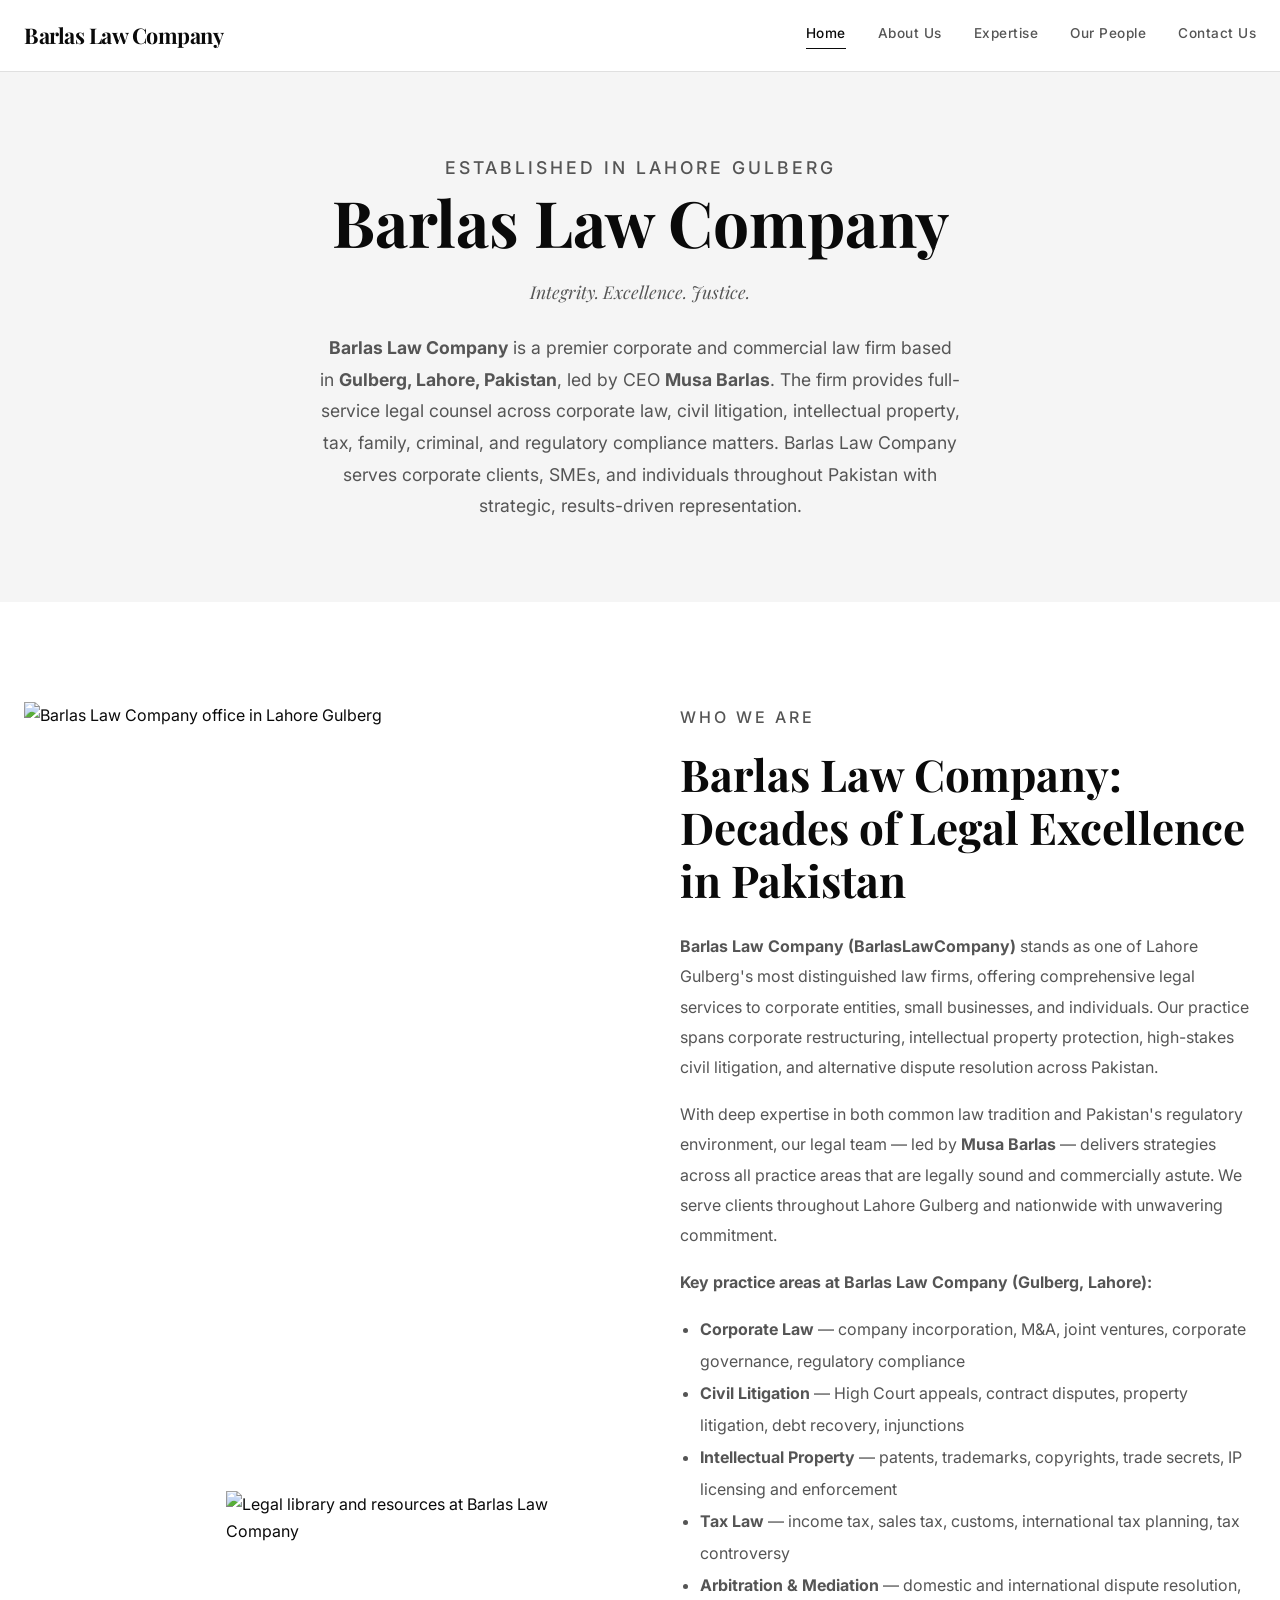
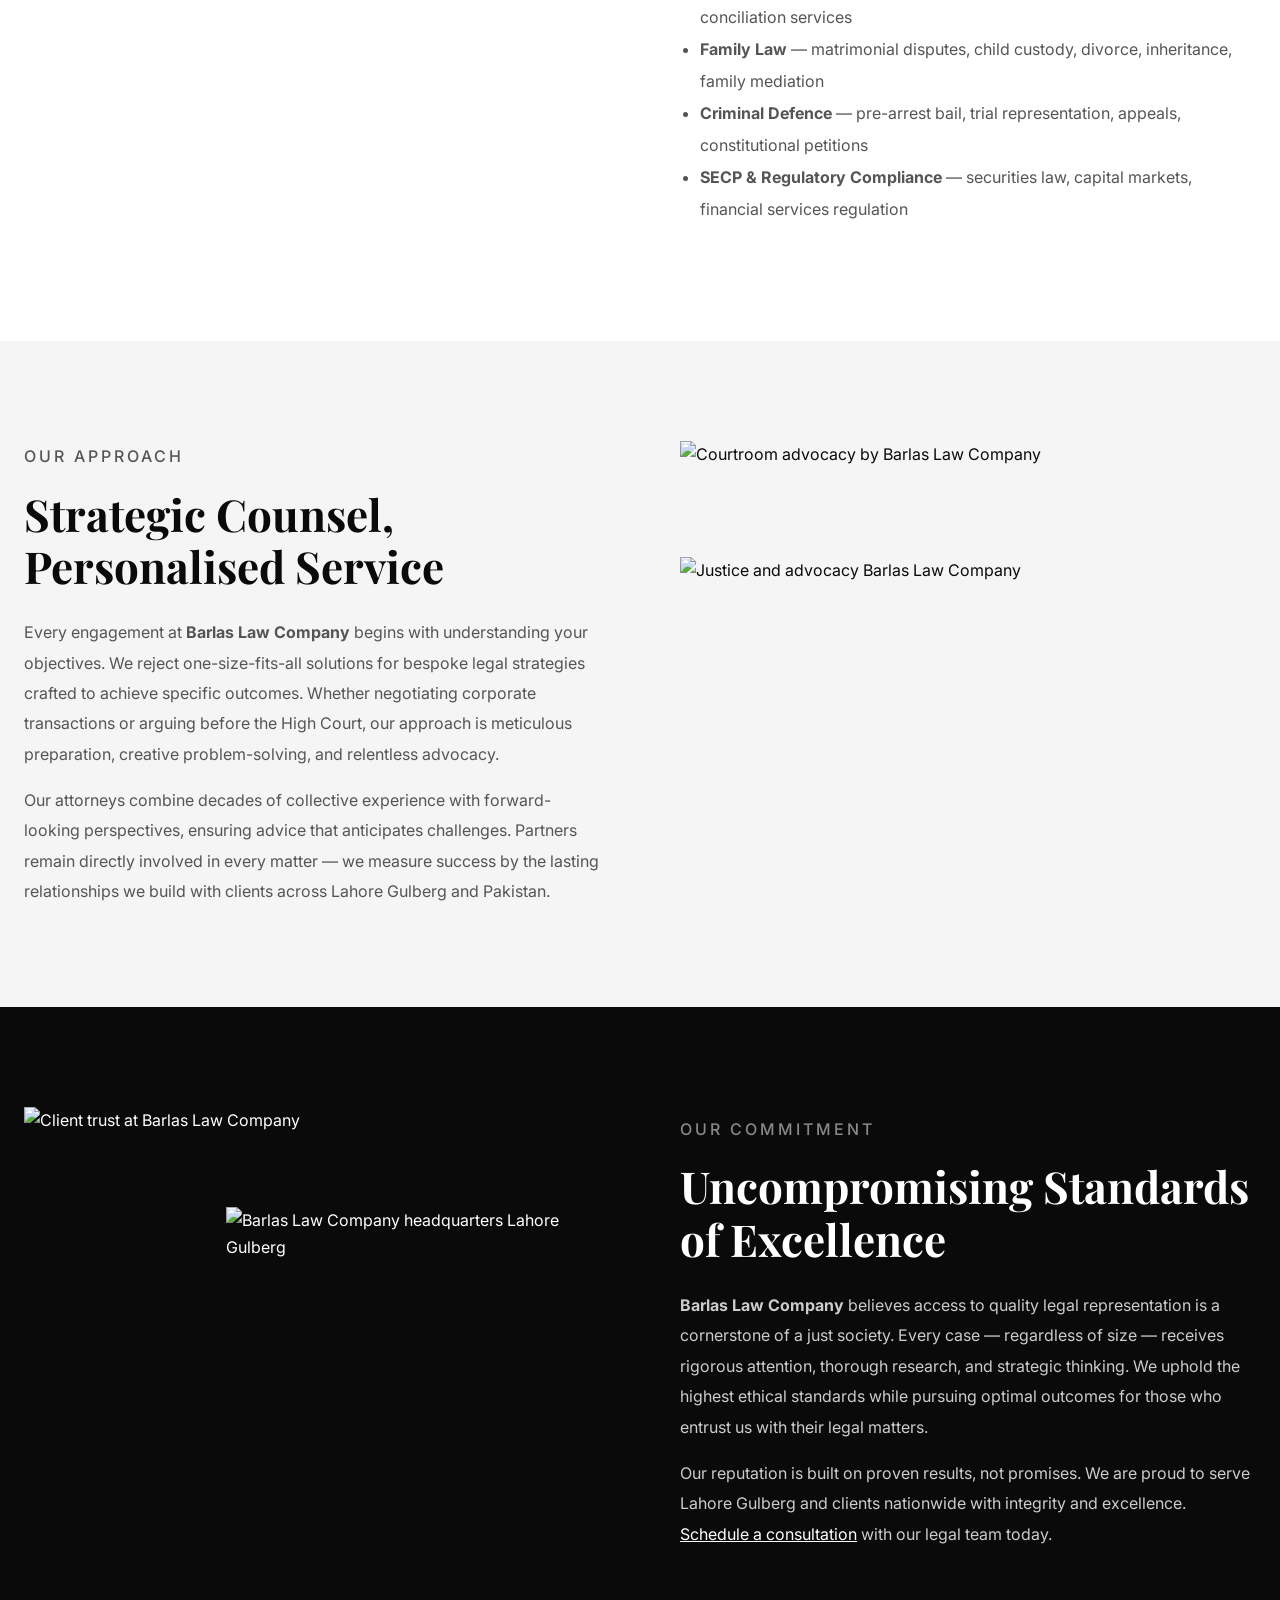
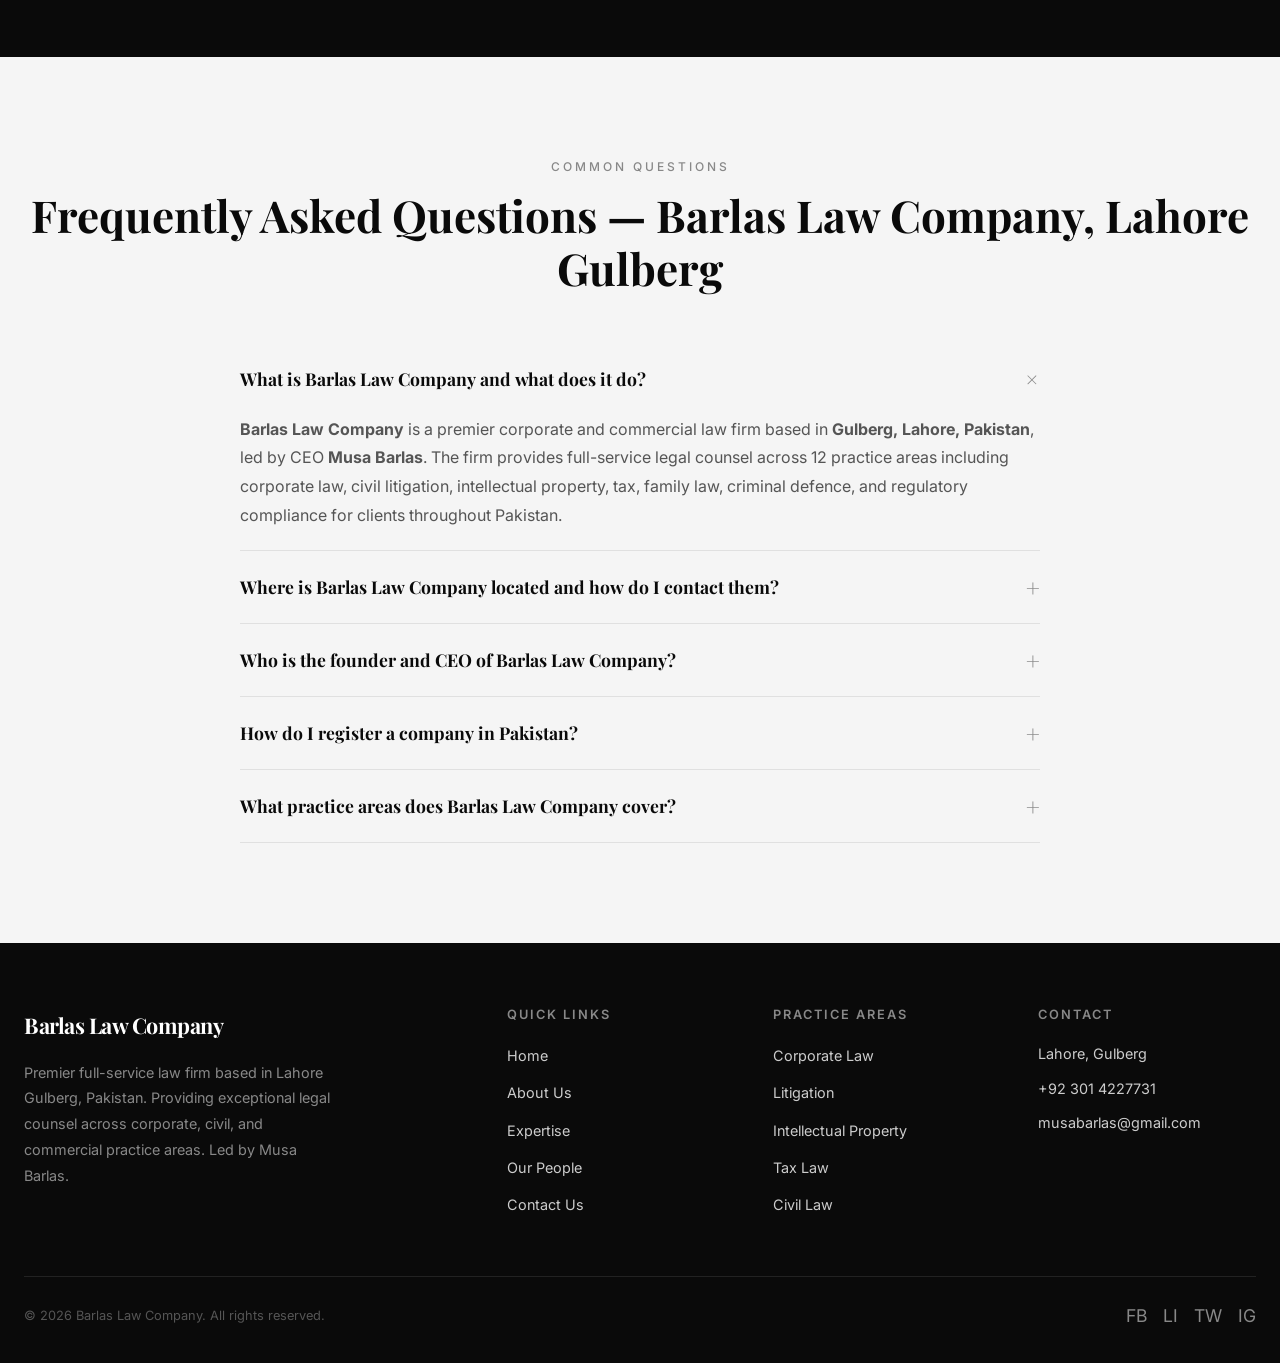
==== index.html @ f042df6c "Remove unused Bing verification placeholder meta tag" ====
<!DOCTYPE html>
<html lang="en">
<head>
<meta charset="UTF-8">
<meta name="viewport" content="width=device-width, initial-scale=1.0">
<title>Corporate Law Firm in Lahore Gulberg | Barlas Law Company — Premier Legal Services Pakistan</title>
<meta name="description" content="Barlas Law Company is a leading corporate law firm in Lahore Gulberg, Pakistan. Expert corporate lawyers, civil litigation, intellectual property, tax, and commercial law. Led by Musa Barlas. Call +92 301 4227731.">
<meta name="keywords" content="Corporate Law Firm Lahore Gulberg, Barlas Law Company, law firm Lahore Gulberg, corporate lawyer Pakistan, civil litigation Pakistan, intellectual property lawyer, Musa Barlas, legal services Pakistan, commercial lawyer Lahore">
<meta name="focus-keyword" content="Corporate Law Firm Lahore Gulberg">
<meta property="og:title" content="Corporate Law Firm in Lahore Gulberg | Barlas Law Company">
<meta property="og:description" content="Leading corporate law firm in Lahore Gulberg. Expert in corporate law, civil litigation, IP, tax, and commercial law. Led by Musa Barlas. Call +92 301 4227731.">
<meta property="og:type" content="website">
<meta property="og:url" content="https://barlaslawcompany.vercel.app">
<meta name="twitter:card" content="summary_large_image">
<meta name="google-site-verification" content="16R9Dv_3imo1SnFdjBOy5i8I89svbaFWU_H0rycatsY">
<link rel="canonical" href="https://barlaslawcompany.vercel.app">
<link rel="preconnect" href="https://fonts.googleapis.com">
<link rel="preconnect" href="https://fonts.gstatic.com" crossorigin>
<link href="https://fonts.googleapis.com/css2?family=Inter:wght@400;500;600;700&family=Playfair+Display:ital,wght@0,700;1,400&display=swap" rel="stylesheet">
<link rel="icon" type="image/svg+xml" href="/images/blc-logo.svg">
<link rel="stylesheet" href="/css/style.css">
<script type="text/javascript">(function(c,l,a,r,i,t,y){c[a]=c[a]||function(){(c[a].q=c[a].q||[]).push(arguments)};t=l.createElement(r);t.async=1;t.src="https://www.clarity.ms/tag/"+i;y=l.getElementsByTagName(r)[0];y.parentNode.insertBefore(t,y);})(window,document,"clarity","script","xsxrcsq3d1");</script>
<script type="application/ld+json">
{
  "@context": "https://schema.org",
  "@graph": [
    {
      "@type": "LegalService",
      "@id": "https://barlaslawcompany.vercel.app/#legalService",
      "name": "Barlas Law Company",
      "alternateName": "BarlasLawCompany",
      "description": "Premier full-service law firm based in Lahore Gulberg, Pakistan, specializing in corporate law, civil litigation, intellectual property, tax law, and arbitration. Led by CEO Musa Barlas.",
      "url": "https://barlaslawcompany.vercel.app",
      "telephone": "+92 301 4227731",
      "email": "musabarlas@gmail.com",
      "address": {
        "@type": "PostalAddress",
        "addressLocality": "Lahore",
        "addressRegion": "Gulberg",
        "addressCountry": "PK"
      },
      "founder": { "@type": "Person", "name": "Musa Barlas", "jobTitle": "CEO & Senior Counsel" },
      "areaServed": { "@type": "Country", "name": "Pakistan" },
      "priceRange": "$$",
      "openingHoursSpecification": [
        { "@type": "OpeningHoursSpecification", "dayOfWeek": ["Monday","Tuesday","Wednesday","Thursday","Friday"], "opens": "09:00", "closes": "18:00" },
        { "@type": "OpeningHoursSpecification", "dayOfWeek": "Saturday", "opens": "10:00", "closes": "14:00" }
      ]
    },
    {
      "@type": "LocalBusiness",
      "@id": "https://barlaslawcompany.vercel.app/#localBusiness",
      "name": "Barlas Law Company",
      "alternateName": "BarlasLawCompany",
      "description": "Premier full-service corporate law firm based in Lahore Gulberg, Pakistan. Led by CEO Musa Barlas.",
      "url": "https://barlaslawcompany.vercel.app",
      "telephone": "+92 301 4227731",
      "email": "musabarlas@gmail.com",
      "address": { "@type": "PostalAddress", "addressLocality": "Lahore", "addressRegion": "Gulberg", "addressCountry": "PK" },
      "founder": { "@type": "Person", "name": "Musa Barlas", "jobTitle": "CEO & Senior Counsel" },
      "priceRange": "$$",
      "areaServed": { "@type": "Country", "name": "Pakistan" }
    },
    {
      "@type": "BreadcrumbList",
      "@id": "https://barlaslawcompany.vercel.app/#breadcrumb",
      "itemListElement": [
        { "@type": "ListItem", "position": 1, "name": "Home", "item": "https://barlaslawcompany.vercel.app" }
      ]
    },
    {
      "@type": "FAQPage",
      "@id": "https://barlaslawcompany.vercel.app/#faq",
      "mainEntity": [
        {
          "@type": "Question",
          "name": "What is Barlas Law Company (BarlasLawCompany)?",
          "acceptedAnswer": {
            "@type": "Answer",
            "text": "Barlas Law Company (BarlasLawCompany) is a premier full-service law firm based in Lahore Gulberg, Pakistan. Led by CEO Musa Barlas, the firm specializes in corporate law, civil litigation, intellectual property, tax law, arbitration, family law, criminal defence, and regulatory compliance."
          }
        },
        {
          "@type": "Question",
          "name": "Where is Barlas Law Company located?",
          "acceptedAnswer": {
            "@type": "Answer",
            "text": "Barlas Law Company is located in Lahore Gulberg, Pakistan. Contact by phone at +92 301 4227731 or email musabarlas@gmail.com."
          }
        },
        {
          "@type": "Question",
          "name": "Who leads Barlas Law Company?",
          "acceptedAnswer": {
            "@type": "Answer",
            "text": "Barlas Law Company is led by Musa Barlas, CEO & Senior Counsel, who has extensive experience in corporate law, civil litigation, and commercial arbitration across Pakistan's superior courts."
          }
        },
        {
          "@type": "Question",
          "name": "What practice areas does Barlas Law Company cover?",
          "acceptedAnswer": {
            "@type": "Answer",
            "text": "Barlas Law Company covers 12 practice areas: Corporate Law, Intellectual Property, Competition Law, Arbitration & Mediation, Tax Law, Family Law, Criminal Law, Civil Law, Securities SECP & Financial Law, Immigration Law, Land & Property Law, and Private International Law."
          }
        }
      ]
    }
  ]
}
</script>
</head>
<body>

<header class="header">
  <div class="header-inner">
    <a href="/" class="logo">Barlas Law Company</a>
    <nav class="nav">
      <a href="/" class="active">Home</a>
      <a href="/about">About Us</a>
      <a href="/expertise">Expertise</a>
      <a href="/people">Our People</a>
      <a href="/contact">Contact Us</a>
    </nav>
    <button class="hamburger" aria-label="Menu">
      <span></span><span></span><span></span>
    </button>
  </div>
</header>

<main>
  <section class="hero">
    <div class="container">
      <p class="section-subtitle">Established in Lahore Gulberg</p>
      <h1>Barlas Law Company</h1>
      <p class="hero-tagline">Integrity. Excellence. Justice.</p>
      <p style="margin-top: 1.5rem;"><strong>Barlas Law Company</strong> is a premier corporate and commercial law firm based in <strong>Gulberg, Lahore, Pakistan</strong>, led by CEO <a href="/people"><strong>Musa Barlas</strong></a>. The firm provides full-service legal counsel across <a href="/expertise">corporate law, civil litigation, intellectual property, tax, family, criminal, and regulatory compliance</a> matters. Barlas Law Company serves corporate clients, SMEs, and individuals throughout Pakistan with strategic, results-driven representation.</p>
    </div>
  </section>

  <section class="content-section">
    <div class="container">
      <div class="content-grid">
        <div class="content-media">
          <div class="overlap-container">
            <div class="overlap-front">
              <img src="https://picsum.photos/seed/lawhq/800/600" alt="Barlas Law Company office in Lahore Gulberg" loading="lazy">
            </div>
            <div class="overlap-back">
              <img src="https://picsum.photos/seed/lawbooks1/800/600" alt="Legal library and resources at Barlas Law Company" loading="lazy">
            </div>
          </div>
        </div>
        <div class="content-text">
          <p class="section-subtitle">Who We Are</p>
          <h2>Barlas Law Company: Decades of Legal Excellence in Pakistan</h2>
          <p><strong>Barlas Law Company (BarlasLawCompany)</strong> stands as one of Lahore Gulberg's most distinguished law firms, offering comprehensive legal services to corporate entities, small businesses, and individuals. Our practice spans corporate restructuring, intellectual property protection, high-stakes civil litigation, and alternative dispute resolution across Pakistan.</p>
          <p>With deep expertise in both common law tradition and Pakistan's regulatory environment, our <a href="/people">legal team</a> — led by <a href="/people"><strong>Musa Barlas</strong></a> — delivers <a href="/expertise">strategies across all practice areas</a> that are legally sound and commercially astute. We serve clients throughout Lahore Gulberg and nationwide with unwavering commitment.</p>
          <p><strong>Key practice areas at Barlas Law Company (Gulberg, Lahore):</strong></p>
          <ul style="color: var(--grey-600); line-height: 2; padding-left: 1.25rem; list-style: disc; margin-bottom: 1rem;">
            <li><strong>Corporate Law</strong> — company incorporation, M&A, joint ventures, corporate governance, regulatory compliance</li>
            <li><strong>Civil Litigation</strong> — High Court appeals, contract disputes, property litigation, debt recovery, injunctions</li>
            <li><strong>Intellectual Property</strong> — patents, trademarks, copyrights, trade secrets, IP licensing and enforcement</li>
            <li><strong>Tax Law</strong> — income tax, sales tax, customs, international tax planning, tax controversy</li>
            <li><strong>Arbitration &amp; Mediation</strong> — domestic and international dispute resolution, conciliation services</li>
            <li><strong>Family Law</strong> — matrimonial disputes, child custody, divorce, inheritance, family mediation</li>
            <li><strong>Criminal Defence</strong> — pre-arrest bail, trial representation, appeals, constitutional petitions</li>
            <li><strong><a href="https://www.secp.gov.pk" rel="noopener noreferrer" target="_blank">SECP</a> &amp; Regulatory Compliance</strong> — securities law, capital markets, financial services regulation</li>
          </ul>
        </div>
      </div>
    </div>
  </section>

  <section class="content-section alt">
    <div class="container">
      <div class="content-grid reverse">
        <div class="content-media">
          <div class="overlap-container">
            <div class="overlap-front">
              <img src="https://picsum.photos/seed/lawcourt/800/600" alt="Courtroom advocacy by Barlas Law Company" loading="lazy">
            </div>
            <div class="overlap-back">
              <img src="https://picsum.photos/seed/lawgavel/800/600" alt="Justice and advocacy Barlas Law Company" loading="lazy">
            </div>
          </div>
        </div>
        <div class="content-text">
          <p class="section-subtitle">Our Approach</p>
          <h2>Strategic Counsel, Personalised Service</h2>
          <p>Every engagement at <strong>Barlas Law Company</strong> begins with understanding your objectives. We reject one-size-fits-all solutions for bespoke legal strategies crafted to achieve specific outcomes. Whether negotiating corporate transactions or arguing before the <a href="https://data.lhc.gov.pk" rel="noopener noreferrer" target="_blank">High Court</a>, our approach is meticulous preparation, creative problem-solving, and relentless advocacy.</p>
          <p>Our attorneys combine decades of collective experience with forward-looking perspectives, ensuring advice that anticipates challenges. Partners remain directly involved in every matter — we measure success by the lasting relationships we build with clients across Lahore Gulberg and Pakistan.</p>
        </div>
      </div>
    </div>
  </section>

  <section class="commitment-section">
    <div class="container">
      <div class="content-grid">
        <div class="content-media">
          <div class="overlap-container">
            <div class="overlap-front">
              <img src="https://picsum.photos/seed/lawhandshake/800/600" alt="Client trust at Barlas Law Company" loading="lazy">
            </div>
            <div class="overlap-back">
              <img src="https://picsum.photos/seed/lawbuilding/800/600" alt="Barlas Law Company headquarters Lahore Gulberg" loading="lazy">
            </div>
          </div>
        </div>
        <div class="content-text">
          <p class="section-subtitle" style="color: var(--grey-400);">Our Commitment</p>
          <h2>Uncompromising Standards of Excellence</h2>
          <p><strong>Barlas Law Company</strong> believes access to quality legal representation is a cornerstone of a just society. Every case — regardless of size — receives rigorous attention, thorough research, and strategic thinking. We uphold the highest ethical standards while pursuing optimal outcomes for those who entrust us with their legal matters.</p>
          <p>Our reputation is built on proven results, not promises. We are proud to serve Lahore Gulberg and clients nationwide with integrity and excellence. <a href="/contact" style="color: var(--white); text-decoration: underline;">Schedule a consultation</a> with our legal team today.</p>
        </div>
      </div>
    </div>
  </section>

  <section class="content-section" style="background: var(--grey-100);">
    <div class="container">
      <p class="section-subtitle" style="text-align: center;">Common Questions</p>
      <h2 style="text-align: center;">Frequently Asked Questions — Barlas Law Company, Lahore Gulberg</h2>
      <div class="faq-list" style="margin-top: 48px;">
        <div class="faq-item active">
          <button class="faq-question">What is Barlas Law Company and what does it do?<span class="faq-icon">+</span></button>
          <div class="faq-answer"><p><strong>Barlas Law Company</strong> is a premier corporate and commercial law firm based in <strong>Gulberg, Lahore, Pakistan</strong>, led by CEO <strong>Musa Barlas</strong>. The firm provides full-service legal counsel across 12 practice areas including corporate law, civil litigation, intellectual property, tax, family law, criminal defence, and regulatory compliance for clients throughout Pakistan.</p></div>
        </div>
        <div class="faq-item">
          <button class="faq-question">Where is Barlas Law Company located and how do I contact them?<span class="faq-icon">+</span></button>
          <div class="faq-answer"><p><strong>Barlas Law Company</strong> is located in <strong>Lahore Gulberg, Pakistan</strong>. Contact by phone at <strong>+92 301 4227731</strong> or email <strong>musabarlas@gmail.com</strong>. Office hours are Monday to Friday 9:00 AM — 6:00 PM and Saturday 10:00 AM — 2:00 PM.</p></div>
        </div>
        <div class="faq-item">
          <button class="faq-question">Who is the founder and CEO of Barlas Law Company?<span class="faq-icon">+</span></button>
          <div class="faq-answer"><p><strong>Musa Barlas</strong> is the founder, CEO, and Senior Counsel of Barlas Law Company. He has extensive experience in corporate law, civil litigation, and commercial arbitration across Pakistan's superior courts, representing Fortune 500 corporations and government entities.</p></div>
        </div>
        <div class="faq-item">
          <button class="faq-question">How do I register a company in Pakistan?<span class="faq-icon">+</span></button>
          <div class="faq-answer"><p><strong>Barlas Law Company</strong> handles company incorporation in Pakistan, including private limited companies, single-member companies, and public unlisted companies. Services include SECP registration, drafting of memorandum and articles of association, obtainment of NTN, and post-incorporation compliance. Contact Barlas Law Company at +92 301 4227731 for a consultation.</p></div>
        </div>
        <div class="faq-item">
          <button class="faq-question">What practice areas does Barlas Law Company cover?<span class="faq-icon">+</span></button>
          <div class="faq-answer"><p><strong>Barlas Law Company</strong> covers 12 practice areas: Corporate Law, Intellectual Property, Competition Law, Arbitration/Mediation, Tax Law, Family Law, Criminal Law, Civil Law, Securities SECP &amp; Financial Law, Immigration Law, Land/Property/Revenue Law, and Private International Law. The firm serves clients from its base in <strong>Gulberg, Lahore</strong> throughout Pakistan.</p></div>
        </div>
      </div>
    </div>
  </section>
</main>

<footer class="footer">
  <div class="container">
    <div class="footer-grid">
      <div class="footer-brand">
        <a href="/" class="logo">Barlas Law Company</a>
        <p>Premier full-service law firm based in Lahore Gulberg, Pakistan. Providing exceptional legal counsel across corporate, civil, and commercial practice areas. Led by Musa Barlas.</p>
      </div>
      <div>
        <h4>Quick Links</h4>
        <ul>
          <li><a href="/">Home</a></li>
          <li><a href="/about">About Us</a></li>
          <li><a href="/expertise">Expertise</a></li>
          <li><a href="/people">Our People</a></li>
          <li><a href="/contact">Contact Us</a></li>
        </ul>
      </div>
      <div>
        <h4>Practice Areas</h4>
        <ul>
          <li><a href="/expertise">Corporate Law</a></li>
          <li><a href="/expertise">Litigation</a></li>
          <li><a href="/expertise">Intellectual Property</a></li>
          <li><a href="/expertise">Tax Law</a></li>
          <li><a href="/expertise">Civil Law</a></li>
        </ul>
      </div>
      <div>
        <h4>Contact</h4>
        <ul class="footer-contact">
          <li>Lahore, Gulberg</li>
          <li>+92 301 4227731</li>
          <li>musabarlas@gmail.com</li>
        </ul>
      </div>
    </div>
    <div class="footer-bottom">
      <p>&copy; 2026 Barlas Law Company. All rights reserved.</p>
      <div class="social-links">
        <a href="#" aria-label="Facebook">FB</a>
        <a href="#" aria-label="LinkedIn">LI</a>
        <a href="#" aria-label="Twitter">TW</a>
        <a href="#" aria-label="Instagram">IG</a>
      </div>
    </div>
  </div>
</footer>

<script src="/js/main.js"></script>
</body>
</html>
---- css/style.css ----
:root {
  --black: #0a0a0a;
  --white: #ffffff;
  --grey-100: #f5f5f5;
  --grey-200: #e0e0e0;
  --grey-300: #cccccc;
  --grey-400: #888888;
  --grey-600: #555555;
  --grey-800: #222222;
  --font-serif: 'Playfair Display', Georgia, serif;
  --font-sans: 'Inter', -apple-system, BlinkMacSystemFont, 'Segoe UI', sans-serif;
  --transition: 0.3s ease;
  --header-height: 72px;
}

*, *::before, *::after { margin: 0; padding: 0; box-sizing: border-box; }

html { scroll-behavior: smooth; font-size: 16px; }

body {
  font-family: var(--font-sans);
  color: var(--black);
  background: var(--white);
  line-height: 1.7;
  -webkit-font-smoothing: antialiased;
}

img { max-width: 100%; height: auto; display: block; }
a { text-decoration: none; color: inherit; transition: opacity var(--transition); }
a:hover { opacity: 0.75; }
ul { list-style: none; }

.container { max-width: 1280px; margin: 0 auto; padding: 0 24px; }
.container-fluid { width: 100%; }

/* Typography */
h1, h2, h3, h4, h5 { font-family: var(--font-serif); font-weight: 700; line-height: 1.2; }
h1 { font-size: clamp(2.25rem, 5vw, 4rem); }
h2 { font-size: clamp(1.75rem, 3.5vw, 2.75rem); margin-bottom: 1.5rem; }
h3 { font-size: clamp(1.25rem, 2vw, 1.75rem); }
.section-subtitle {
  font-family: var(--font-sans);
  font-size: 0.75rem;
  letter-spacing: 3px;
  text-transform: uppercase;
  color: var(--grey-400);
  margin-bottom: 0.75rem;
  font-weight: 500;
}

/* Header */
.header {
  position: fixed;
  top: 0;
  left: 0;
  width: 100%;
  z-index: 1000;
  background: var(--white);
  border-bottom: 1px solid var(--grey-200);
  height: var(--header-height);
  transition: box-shadow var(--transition);
}
.header.scrolled { box-shadow: 0 2px 20px rgba(0,0,0,0.06); }
.header-inner {
  display: flex;
  align-items: center;
  justify-content: space-between;
  height: 100%;
  max-width: 1280px;
  margin: 0 auto;
  padding: 0 24px;
}
.logo {
  display: flex;
  align-items: center;
  gap: 10px;
  font-family: var(--font-serif);
  font-size: 1.35rem;
  font-weight: 700;
  letter-spacing: -0.5px;
  color: var(--black);
  text-decoration: none;
}
.logo-icon { width: 32px; height: 32px; flex-shrink: 0; }
.logo-icon img, .logo-icon svg { width: 100%; height: 100%; display: block; }
.nav { display: flex; align-items: center; gap: 32px; }
.nav a {
  font-size: 0.85rem;
  font-weight: 500;
  color: var(--grey-600);
  letter-spacing: 0.5px;
  position: relative;
  padding-bottom: 4px;
}
.nav a::after {
  content: '';
  position: absolute;
  bottom: 0;
  left: 0;
  width: 0;
  height: 1.5px;
  background: var(--black);
  transition: width var(--transition);
}
.nav a:hover::after,
.nav a.active::after { width: 100%; }
.nav a:hover { opacity: 1; }
.nav a.active { color: var(--black); }

.hamburger {
  display: none;
  flex-direction: column;
  gap: 5px;
  cursor: pointer;
  background: none;
  border: none;
  padding: 4px;
}
.hamburger span {
  display: block;
  width: 24px;
  height: 2px;
  background: var(--black);
  transition: var(--transition);
}

/* Hero */
.hero {
  padding: calc(var(--header-height) + 80px) 0 80px;
  background: var(--grey-100);
  text-align: center;
}
.hero h1 { margin-bottom: 1rem; }
.hero p {
  font-size: 1.1rem;
  color: var(--grey-600);
  max-width: 640px;
  margin: 0 auto;
  line-height: 1.8;
}
.hero-tagline {
  font-family: var(--font-serif);
  font-size: 1.1rem;
  color: var(--grey-400);
  font-style: italic;
  margin-top: 0.5rem;
}
.page-hero {
  padding: calc(var(--header-height) + 60px) 0 50px;
  background: var(--grey-100);
  text-align: center;
}
.page-hero h1 { margin-bottom: 0.5rem; }
.page-hero p {
  color: var(--grey-600);
  max-width: 600px;
  margin: 0 auto;
}

/* Content Sections */
.content-section { padding: 100px 0; }
.content-section.alt { background: var(--grey-100); }
.content-grid {
  display: flex;
  align-items: stretch;
  gap: 80px;
}
.content-grid.reverse { flex-direction: row-reverse; }
.content-text { flex: 1; display: flex; flex-direction: column; justify-content: center; }
.content-text p {
  color: var(--grey-600);
  font-size: 1rem;
  line-height: 1.9;
  margin-bottom: 1rem;
}
.content-text p:last-child { margin-bottom: 0; }
.content-media { flex: 1; display: flex; align-items: stretch; }

/* Single image match height */
.image-match {
  width: 100%;
  position: relative;
  overflow: hidden;
}
.image-match img {
  width: 100%;
  height: 100%;
  object-fit: cover;
  position: absolute;
  top: 0;
  left: 0;
}

/* Overlap images effect */
.overlap-container {
  position: relative;
  width: 100%;
  min-height: 400px;
}
.overlap-front {
  position: relative;
  z-index: 2;
  width: 75%;
  height: 450px;
  overflow: hidden;
}
.overlap-front img {
  width: 100%;
  height: 100%;
  object-fit: cover;
}
.overlap-back {
  position: absolute;
  z-index: 1;
  width: 65%;
  height: 350px;
  overflow: hidden;
}
.content-grid:not(.reverse) .overlap-back {
  bottom: 0;
  right: 0;
}
.content-grid.reverse .overlap-back {
  bottom: 0;
  left: 0;
}
.overlap-back img {
  width: 100%;
  height: 100%;
  object-fit: cover;
}

/* Section with image that matches text height */
.text-image-row {
  display: flex;
  align-items: stretch;
  gap: 80px;
}
.text-image-row.reverse { flex-direction: row-reverse; }
.text-col { flex: 1; display: flex; flex-direction: column; justify-content: center; }
.text-col p {
  color: var(--grey-600);
  font-size: 1rem;
  line-height: 1.9;
  margin-bottom: 1rem;
}
.text-col p:last-child { margin-bottom: 0; }
.image-col {
  flex: 1;
  position: relative;
  overflow: hidden;
}
.image-col .image-wrapper {
  position: absolute;
  top: 0;
  left: 0;
  width: 100%;
  height: 100%;
}
.image-col .image-wrapper img {
  width: 100%;
  height: 100%;
  object-fit: cover;
}

/* Commitment Section */
.commitment-section {
  background: var(--black);
  color: var(--white);
  padding: 100px 0;
}
.commitment-section .content-text p { color: var(--grey-300); }

/* Gallery */
.gallery-grid {
  display: grid;
  grid-template-columns: repeat(3, 1fr);
  gap: 16px;
}
.gallery-item {
  position: relative;
  overflow: hidden;
  aspect-ratio: 4/3;
}
.gallery-item img {
  width: 100%;
  height: 100%;
  object-fit: cover;
  transition: transform 0.5s ease;
}
.gallery-item:hover img { transform: scale(1.05); }
.gallery-item.tall { aspect-ratio: 3/4; }
.gallery-item.wide { grid-column: span 2; }

/* Services Grid */
.services-grid {
  display: grid;
  grid-template-columns: repeat(3, 1fr);
  gap: 32px;
}
.service-card {
  background: var(--white);
  border: 1px solid var(--grey-200);
  overflow: hidden;
  transition: transform var(--transition), box-shadow var(--transition);
}
.service-card:hover {
  transform: translateY(-4px);
  box-shadow: 0 12px 40px rgba(0,0,0,0.06);
}
.service-card-image {
  height: 200px;
  overflow: hidden;
}
.service-card-image img {
  width: 100%;
  height: 100%;
  object-fit: cover;
  transition: transform 0.5s ease;
}
.service-card:hover .service-card-image img { transform: scale(1.05); }
.service-card-body { padding: 24px; }
.service-card-body h3 {
  font-size: 1.15rem;
  margin-bottom: 0.5rem;
}
.service-card-body p {
  color: var(--grey-600);
  font-size: 0.9rem;
  line-height: 1.7;
}

/* FAQ Accordion */
.faq-list { max-width: 800px; margin: 0 auto; }
.faq-item {
  border-bottom: 1px solid var(--grey-200);
  padding: 0;
}
.faq-question {
  width: 100%;
  display: flex;
  justify-content: space-between;
  align-items: center;
  padding: 20px 0;
  background: none;
  border: none;
  cursor: pointer;
  font-family: var(--font-serif);
  font-size: 1.1rem;
  font-weight: 700;
  color: var(--black);
  text-align: left;
  transition: color var(--transition);
}
.faq-question:hover { color: var(--grey-600); }
.faq-icon {
  font-size: 1.5rem;
  transition: transform var(--transition);
  color: var(--grey-400);
}
.faq-item.active .faq-icon { transform: rotate(45deg); }
.faq-answer {
  max-height: 0;
  overflow: hidden;
  transition: max-height 0.4s ease, padding 0.4s ease;
  padding: 0;
}
.faq-item.active .faq-answer {
  max-height: 300px;
  padding: 0 0 20px;
}
.faq-answer p {
  color: var(--grey-600);
  line-height: 1.8;
}

/* Team Profiles */
.team-grid {
  display: grid;
  grid-template-columns: repeat(3, 1fr);
  gap: 48px;
}
.team-card { text-align: center; }
.team-card-image {
  width: 100%;
  aspect-ratio: 1;
  overflow: hidden;
  margin-bottom: 20px;
}
.team-card-image img {
  width: 100%;
  height: 100%;
  object-fit: cover;
}
.team-card h3 { margin-bottom: 4px; }
.team-card .role {
  font-size: 0.85rem;
  color: var(--grey-400);
  letter-spacing: 1px;
  text-transform: uppercase;
  font-weight: 500;
}
.team-card p {
  color: var(--grey-600);
  font-size: 0.9rem;
  margin-top: 12px;
  line-height: 1.7;
}

/* Testimonials */
.testimonials-grid {
  display: grid;
  grid-template-columns: repeat(2, 1fr);
  gap: 32px;
}
.testimonial-card {
  background: var(--grey-100);
  padding: 40px;
  border: 1px solid var(--grey-200);
}
.testimonial-text {
  font-family: var(--font-serif);
  font-size: 1.05rem;
  font-style: italic;
  line-height: 1.8;
  color: var(--grey-600);
  margin-bottom: 20px;
}
.testimonial-text::before { content: '\201C'; font-size: 2rem; color: var(--grey-300); line-height: 0; vertical-align: -0.4em; margin-right: 4px; }
.testimonial-author { font-weight: 600; font-size: 0.9rem; }
.testimonial-role { font-size: 0.8rem; color: var(--grey-400); margin-top: 2px; }

/* Contact Page */
.contact-section { padding: 100px 0; }
.contact-grid {
  display: grid;
  grid-template-columns: 1fr 1fr;
  gap: 80px;
  align-items: center;
}
.contact-info h2 { margin-bottom: 1rem; }
.contact-info p { color: var(--grey-600); line-height: 1.9; }
.contact-details { margin-top: 32px; }
.contact-item {
  display: flex;
  gap: 16px;
  margin-bottom: 24px;
  align-items: flex-start;
}
.contact-icon {
  width: 48px;
  height: 48px;
  background: var(--black);
  color: var(--white);
  display: flex;
  align-items: center;
  justify-content: center;
  flex-shrink: 0;
  font-size: 1.1rem;
  font-weight: 600;
}
.contact-item h4 { font-family: var(--font-sans); font-size: 0.85rem; font-weight: 600; margin-bottom: 2px; }
.contact-item span { font-size: 0.95rem; color: var(--grey-600); }
.contact-image {
  position: relative;
  overflow: hidden;
  height: 500px;
}
.contact-image img {
  width: 100%;
  height: 100%;
  object-fit: cover;
}

/* Footer */
.footer {
  background: var(--black);
  color: var(--white);
  padding: 64px 0 32px;
}
.footer-grid {
  display: grid;
  grid-template-columns: 2fr 1fr 1fr 1fr;
  gap: 48px;
  margin-bottom: 48px;
}
.footer-brand .logo { color: var(--white); display: inline-flex; margin-bottom: 16px; }
.footer-brand p {
  color: var(--grey-400);
  font-size: 0.9rem;
  line-height: 1.8;
  max-width: 320px;
}
.footer h4 {
  font-family: var(--font-sans);
  font-size: 0.8rem;
  letter-spacing: 2px;
  text-transform: uppercase;
  color: var(--grey-400);
  margin-bottom: 20px;
  font-weight: 600;
}
.footer ul li { margin-bottom: 10px; }
.footer ul li a {
  color: var(--grey-300);
  font-size: 0.9rem;
  transition: color var(--transition);
}
.footer ul li a:hover { color: var(--white); opacity: 1; }
.footer-contact li {
  color: var(--grey-300);
  font-size: 0.9rem;
  line-height: 1.7;
}
.footer-bottom {
  border-top: 1px solid var(--grey-800);
  padding-top: 24px;
  display: flex;
  justify-content: space-between;
  align-items: center;
  flex-wrap: wrap;
  gap: 16px;
}
.footer-bottom p {
  color: var(--grey-600);
  font-size: 0.8rem;
}
.social-links { display: flex; gap: 16px; }
.social-links a {
  color: var(--grey-400);
  font-size: 1.1rem;
  transition: color var(--transition);
}
.social-links a:hover { color: var(--white); opacity: 1; }

/* Buttons */
.btn {
  display: inline-block;
  padding: 14px 36px;
  font-family: var(--font-sans);
  font-size: 0.85rem;
  font-weight: 600;
  letter-spacing: 1px;
  text-transform: uppercase;
  border: none;
  cursor: pointer;
  transition: all var(--transition);
}
.btn-primary {
  background: var(--black);
  color: var(--white);
}
.btn-primary:hover { background: var(--grey-800); opacity: 1; }
.btn-outline {
  background: transparent;
  color: var(--black);
  border: 2px solid var(--black);
}
.btn-outline:hover { background: var(--black); color: var(--white); opacity: 1; }

/* Schema hidden */
.schema-hidden { display: none; }

/* Responsive */
@media (max-width: 1024px) {
  .content-grid { gap: 48px; }
  .text-image-row { gap: 48px; }
  .services-grid { grid-template-columns: repeat(2, 1fr); }
  .footer-grid { grid-template-columns: repeat(2, 1fr); }
  .contact-grid { gap: 48px; }
}

@media (max-width: 768px) {
  .nav {
    position: fixed;
    top: var(--header-height);
    left: 0;
    width: 100%;
    background: var(--white);
    flex-direction: column;
    padding: 24px;
    gap: 20px;
    border-bottom: 1px solid var(--grey-200);
    transform: translateY(-100%);
    opacity: 0;
    pointer-events: none;
    transition: all 0.4s ease;
  }
  .nav.open {
    transform: translateY(0);
    opacity: 1;
    pointer-events: all;
  }
  .hamburger { display: flex; }
  .content-grid { flex-direction: column; gap: 40px; }
  .content-grid.reverse { flex-direction: column; }
  .text-image-row { flex-direction: column; gap: 40px; }
  .text-image-row.reverse { flex-direction: column; }
  .overlap-container { min-height: 300px; }
  .overlap-front { height: 320px; width: 80%; }
  .overlap-back { height: 250px; width: 70%; }
  .services-grid { grid-template-columns: 1fr; }
  .gallery-grid { grid-template-columns: repeat(2, 1fr); }
  .gallery-item.wide { grid-column: span 1; }
  .team-grid { grid-template-columns: 1fr; max-width: 400px; margin: 0 auto; }
  .testimonials-grid { grid-template-columns: 1fr; }
  .contact-grid { grid-template-columns: 1fr; }
  .footer-grid { grid-template-columns: 1fr; gap: 32px; }
  .footer-bottom { flex-direction: column; text-align: center; }
  .page-hero { padding: calc(var(--header-height) + 40px) 0 40px; }
  .content-section { padding: 60px 0; }
  .image-col { min-height: 300px; }
}

@media (max-width: 480px) {
  .gallery-grid { grid-template-columns: 1fr; }
  .overlap-front { height: 250px; width: 85%; }
  .overlap-back { height: 200px; width: 75%; }
  .testimonial-card { padding: 24px; }
}
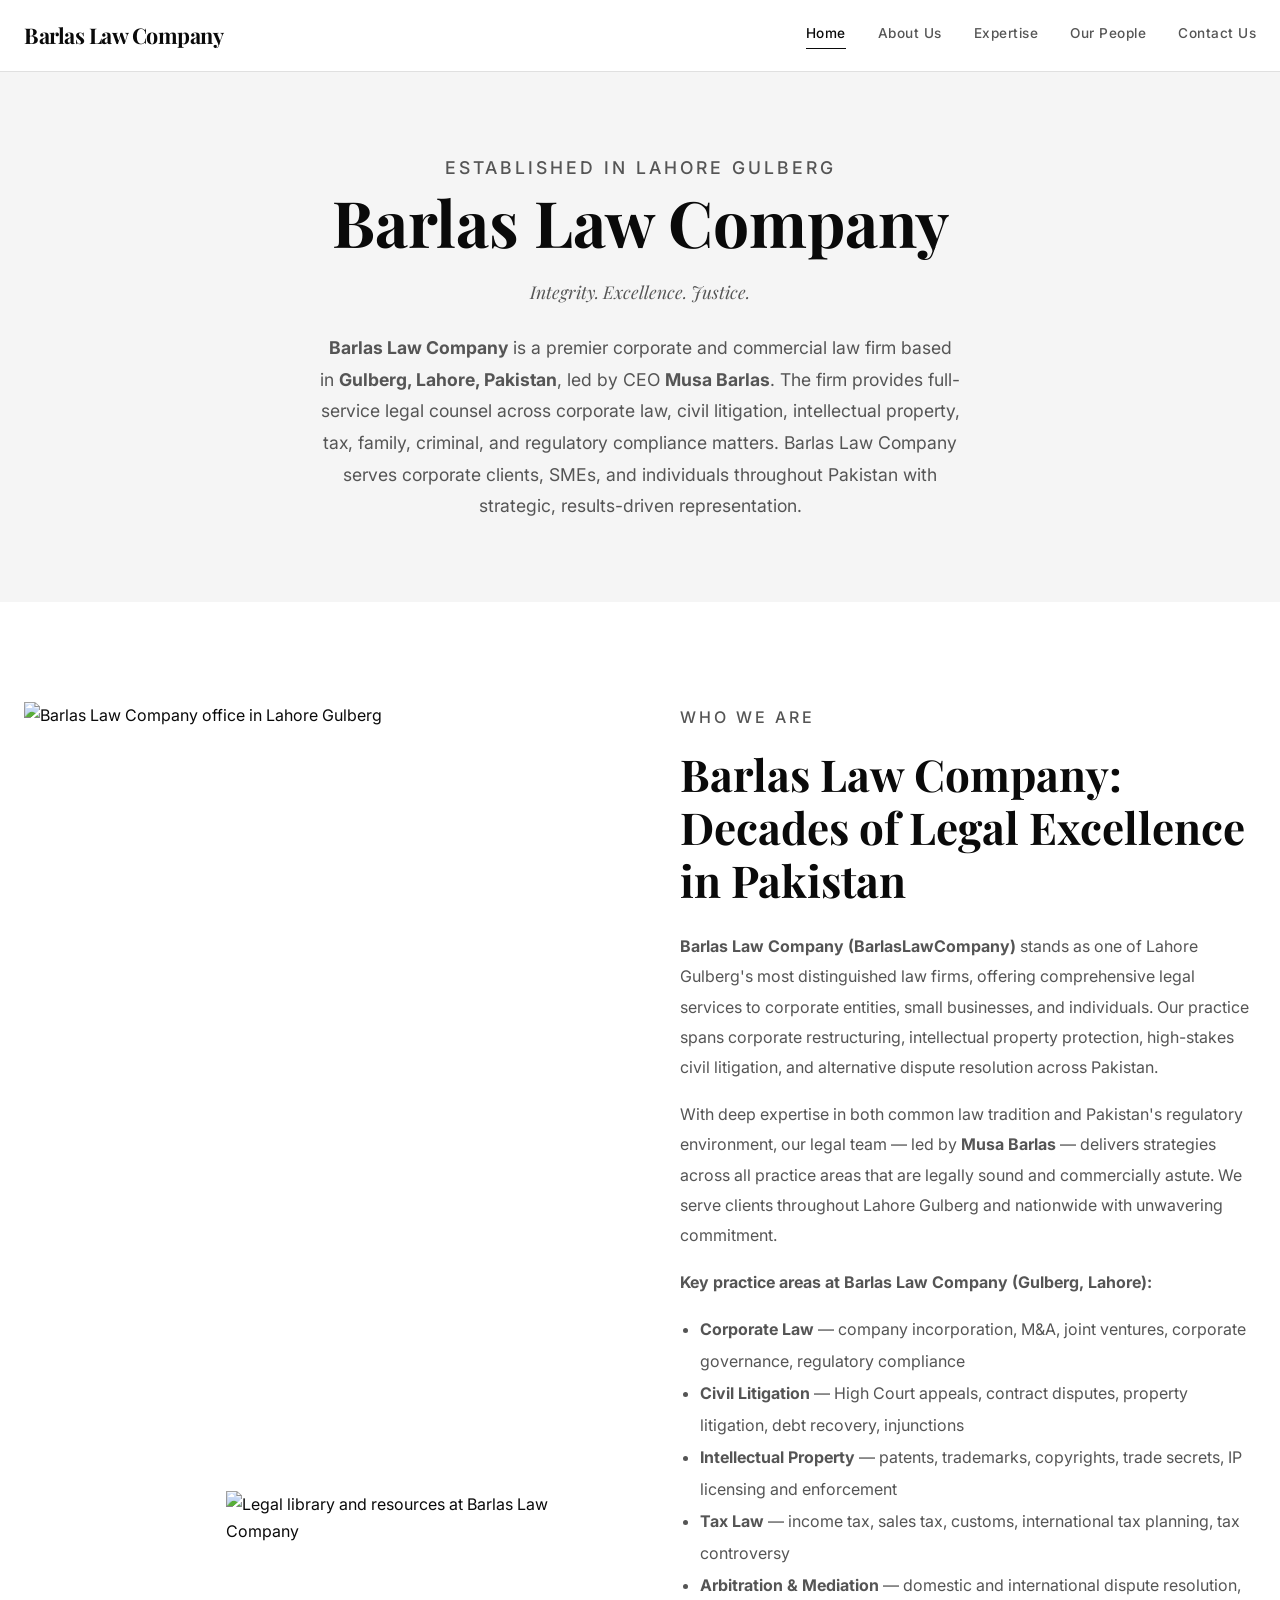
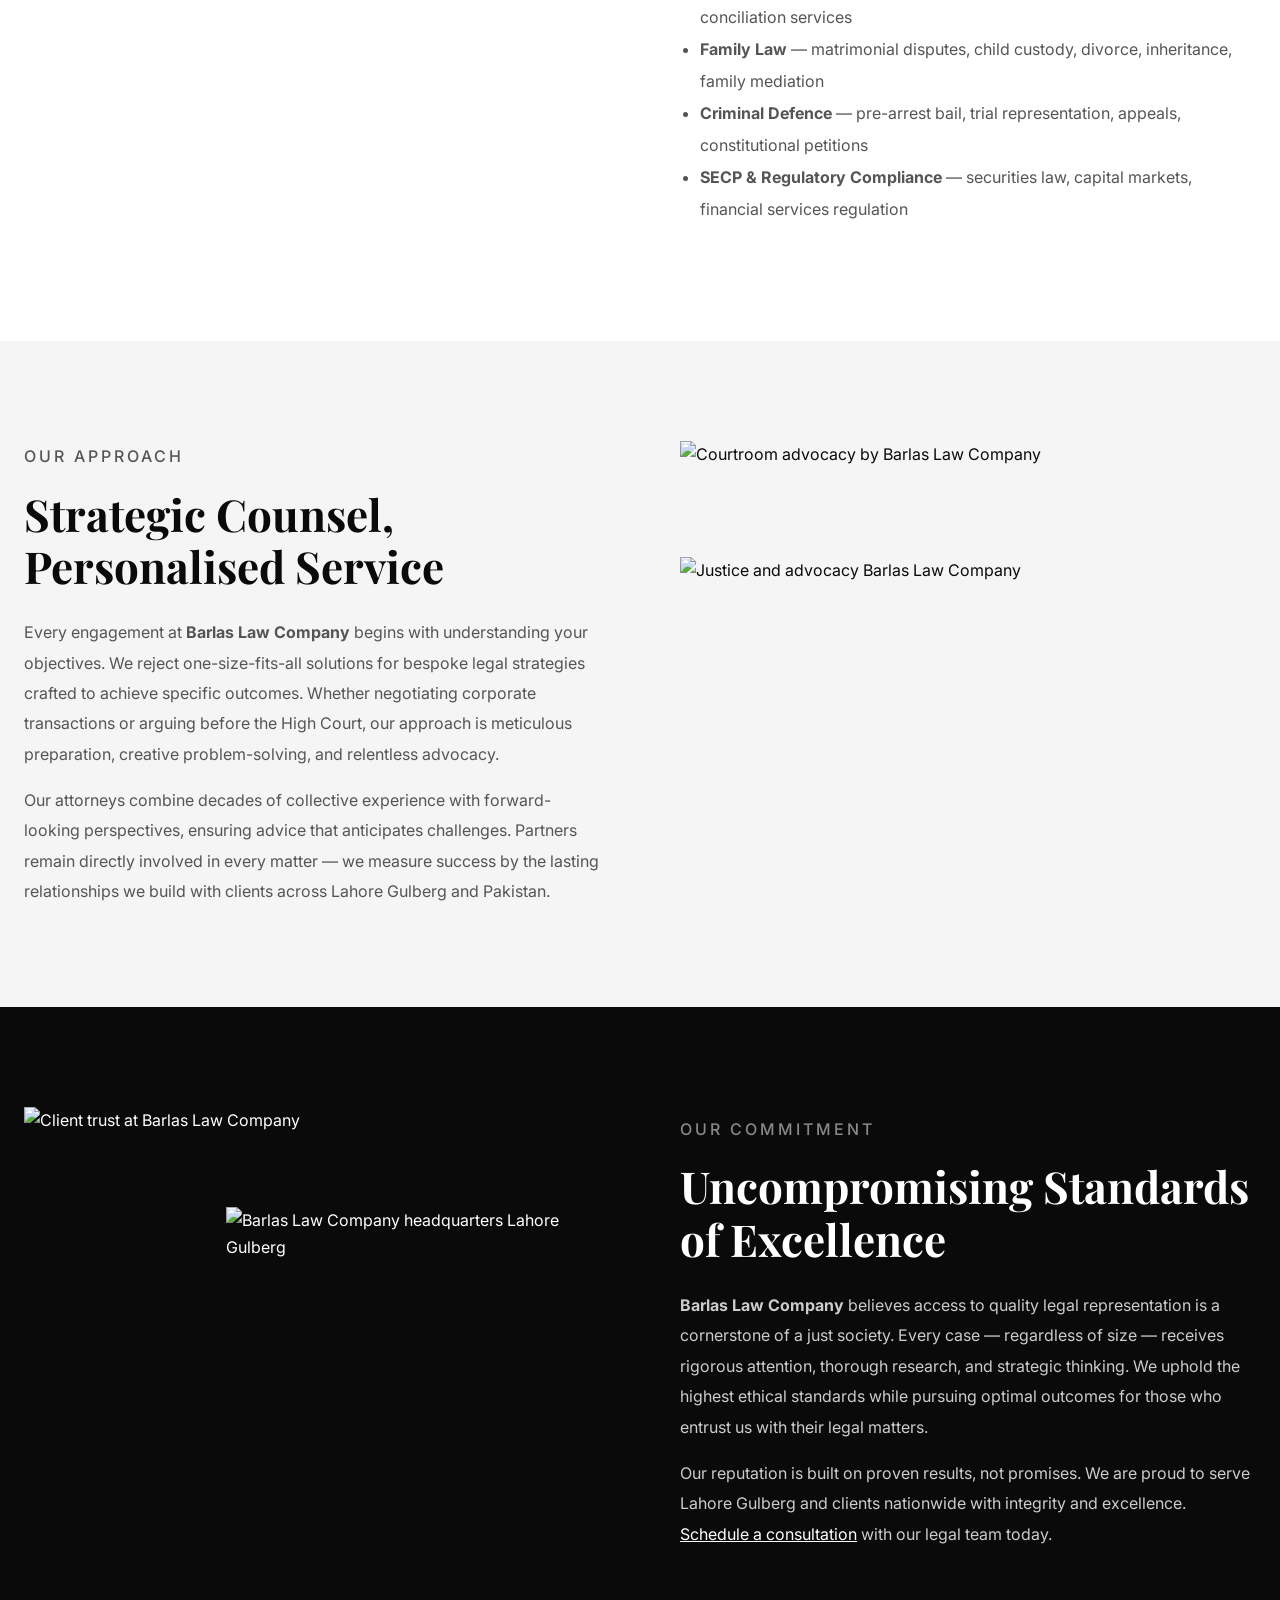
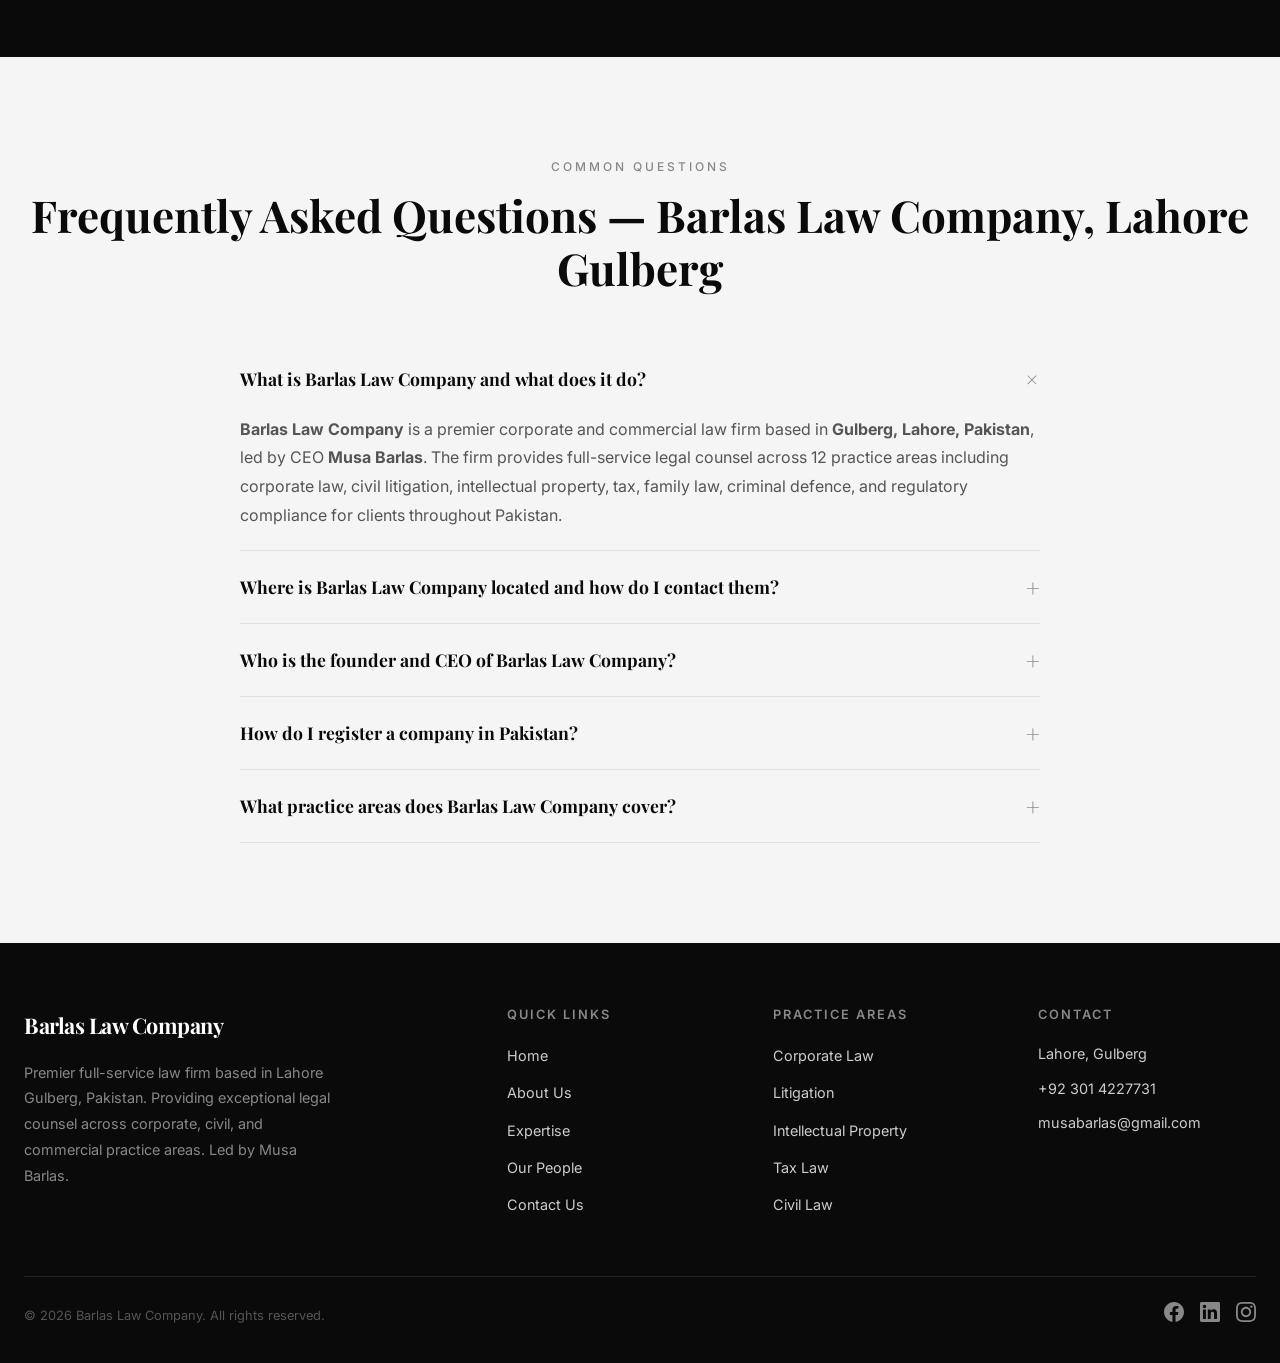
==== commit 5a9b55ed: "Update Musa Barlas profile with Lincoln's Inn, BPP, Sampat & Sampat, APS Chunian, Pattoki bio; repla" ====
--- a/index.html
+++ b/index.html
@@ -3,12 +3,12 @@
 <head>
 <meta charset="UTF-8">
 <meta name="viewport" content="width=device-width, initial-scale=1.0">
-<title>Corporate Law Firm in Lahore Gulberg | Barlas Law Company — Premier Legal Services Pakistan</title>
-<meta name="description" content="Barlas Law Company is a leading corporate law firm in Lahore Gulberg, Pakistan. Expert corporate lawyers, civil litigation, intellectual property, tax, and commercial law. Led by Musa Barlas. Call +92 301 4227731.">
+<title>Barlas Law Company | Corporate Law Firm Lahore</title>
+<meta name="description" content="Barlas Law Company is a premier corporate and commercial law firm in Gulberg, Lahore, led by Musa Barlas, offering expert legal solutions and litigation.">
 <meta name="keywords" content="Corporate Law Firm Lahore Gulberg, Barlas Law Company, law firm Lahore Gulberg, corporate lawyer Pakistan, civil litigation Pakistan, intellectual property lawyer, Musa Barlas, legal services Pakistan, commercial lawyer Lahore">
 <meta name="focus-keyword" content="Corporate Law Firm Lahore Gulberg">
-<meta property="og:title" content="Corporate Law Firm in Lahore Gulberg | Barlas Law Company">
-<meta property="og:description" content="Leading corporate law firm in Lahore Gulberg. Expert in corporate law, civil litigation, IP, tax, and commercial law. Led by Musa Barlas. Call +92 301 4227731.">
+<meta property="og:title" content="Barlas Law Company | Corporate Law Firm Lahore">
+<meta property="og:description" content="Barlas Law Company is a premier corporate and commercial law firm in Gulberg, Lahore, led by Musa Barlas, offering expert legal solutions and litigation.">
 <meta property="og:type" content="website">
 <meta property="og:url" content="https://barlaslawcompany.vercel.app">
 <meta name="twitter:card" content="summary_large_image">
@@ -287,10 +287,9 @@
     <div class="footer-bottom">
       <p>&copy; 2026 Barlas Law Company. All rights reserved.</p>
       <div class="social-links">
-        <a href="#" aria-label="Facebook">FB</a>
-        <a href="#" aria-label="LinkedIn">LI</a>
-        <a href="#" aria-label="Twitter">TW</a>
-        <a href="#" aria-label="Instagram">IG</a>
+        <a href="#" aria-label="Facebook"><svg xmlns="http://www.w3.org/2000/svg" width="20" height="20" viewBox="0 0 24 24" fill="currentColor"><path d="M24 12.073c0-6.627-5.373-12-12-12s-12 5.373-12 12c0 5.99 4.388 10.954 10.125 11.854v-8.385H7.078v-3.47h3.047V9.43c0-3.007 1.792-4.669 4.533-4.669 1.312 0 2.686.235 2.686.235v2.953H15.83c-1.491 0-1.956.925-1.956 1.874v2.25h3.328l-.532 3.47h-2.796v8.385C19.612 23.027 24 18.062 24 12.073z"/></svg></a>
+        <a href="https://linkedin.com/in/mussa-barlas-719302203" target="_blank" rel="noopener noreferrer" aria-label="LinkedIn"><svg xmlns="http://www.w3.org/2000/svg" width="20" height="20" viewBox="0 0 24 24" fill="currentColor"><path d="M20.447 20.452h-3.554v-5.569c0-1.328-.027-3.037-1.852-3.037-1.853 0-2.136 1.445-2.136 2.939v5.667H9.351V9h3.414v1.561h.046c.477-.9 1.637-1.85 3.37-1.85 3.601 0 4.267 2.37 4.267 5.455v6.286zM5.337 7.433c-1.144 0-2.063-.926-2.063-2.065 0-1.138.92-2.063 2.063-2.063 1.14 0 2.064.925 2.064 2.063 0 1.139-.925 2.065-2.064 2.065zm1.782 13.019H3.555V9h3.564v11.452zM22.225 0H1.771C.792 0 0 .774 0 1.729v20.542C0 23.227.792 24 1.771 24h20.451C23.2 24 24 23.227 24 22.271V1.729C24 .774 23.2 0 22.222 0h.003z"/></svg></a>
+        <a href="https://instagram.com/mussabarlas04" target="_blank" rel="noopener noreferrer" aria-label="Instagram"><svg xmlns="http://www.w3.org/2000/svg" width="20" height="20" viewBox="0 0 24 24" fill="currentColor"><path d="M12 2.163c3.204 0 3.584.012 4.85.07 3.252.148 4.771 1.691 4.919 4.919.058 1.265.069 1.645.069 4.849 0 3.205-.012 3.584-.069 4.849-.149 3.225-1.664 4.771-4.919 4.919-1.266.058-1.644.07-4.85.07-3.204 0-3.584-.012-4.849-.07-3.26-.149-4.771-1.699-4.919-4.92-.058-1.265-.07-1.644-.07-4.849 0-3.204.013-3.583.07-4.849.149-3.227 1.664-4.771 4.919-4.919 1.266-.057 1.645-.069 4.849-.069zm0-2.163c-3.259 0-3.667.014-4.947.072-4.358.2-6.78 2.618-6.98 6.98-.059 1.281-.073 1.689-.073 4.948 0 3.259.014 3.668.072 4.948.2 4.358 2.618 6.78 6.98 6.98 1.281.058 1.689.072 4.948.072 3.259 0 3.668-.014 4.948-.072 4.354-.2 6.782-2.618 6.979-6.98.059-1.28.073-1.689.073-4.948 0-3.259-.014-3.667-.072-4.947-.196-4.354-2.617-6.78-6.979-6.98-1.281-.059-1.69-.073-4.949-.073zm0 5.838c-3.403 0-6.162 2.759-6.162 6.162s2.759 6.163 6.162 6.163 6.162-2.759 6.162-6.163c0-3.403-2.759-6.162-6.162-6.162zm0 10.162c-2.209 0-4-1.79-4-4 0-2.209 1.791-4 4-4s4 1.791 4 4c0 2.21-1.791 4-4 4zm6.406-11.845c-.796 0-1.441.645-1.441 1.44s.645 1.44 1.441 1.44c.795 0 1.439-.645 1.439-1.44s-.644-1.44-1.439-1.44z"/></svg></a>
       </div>
     </div>
   </div>
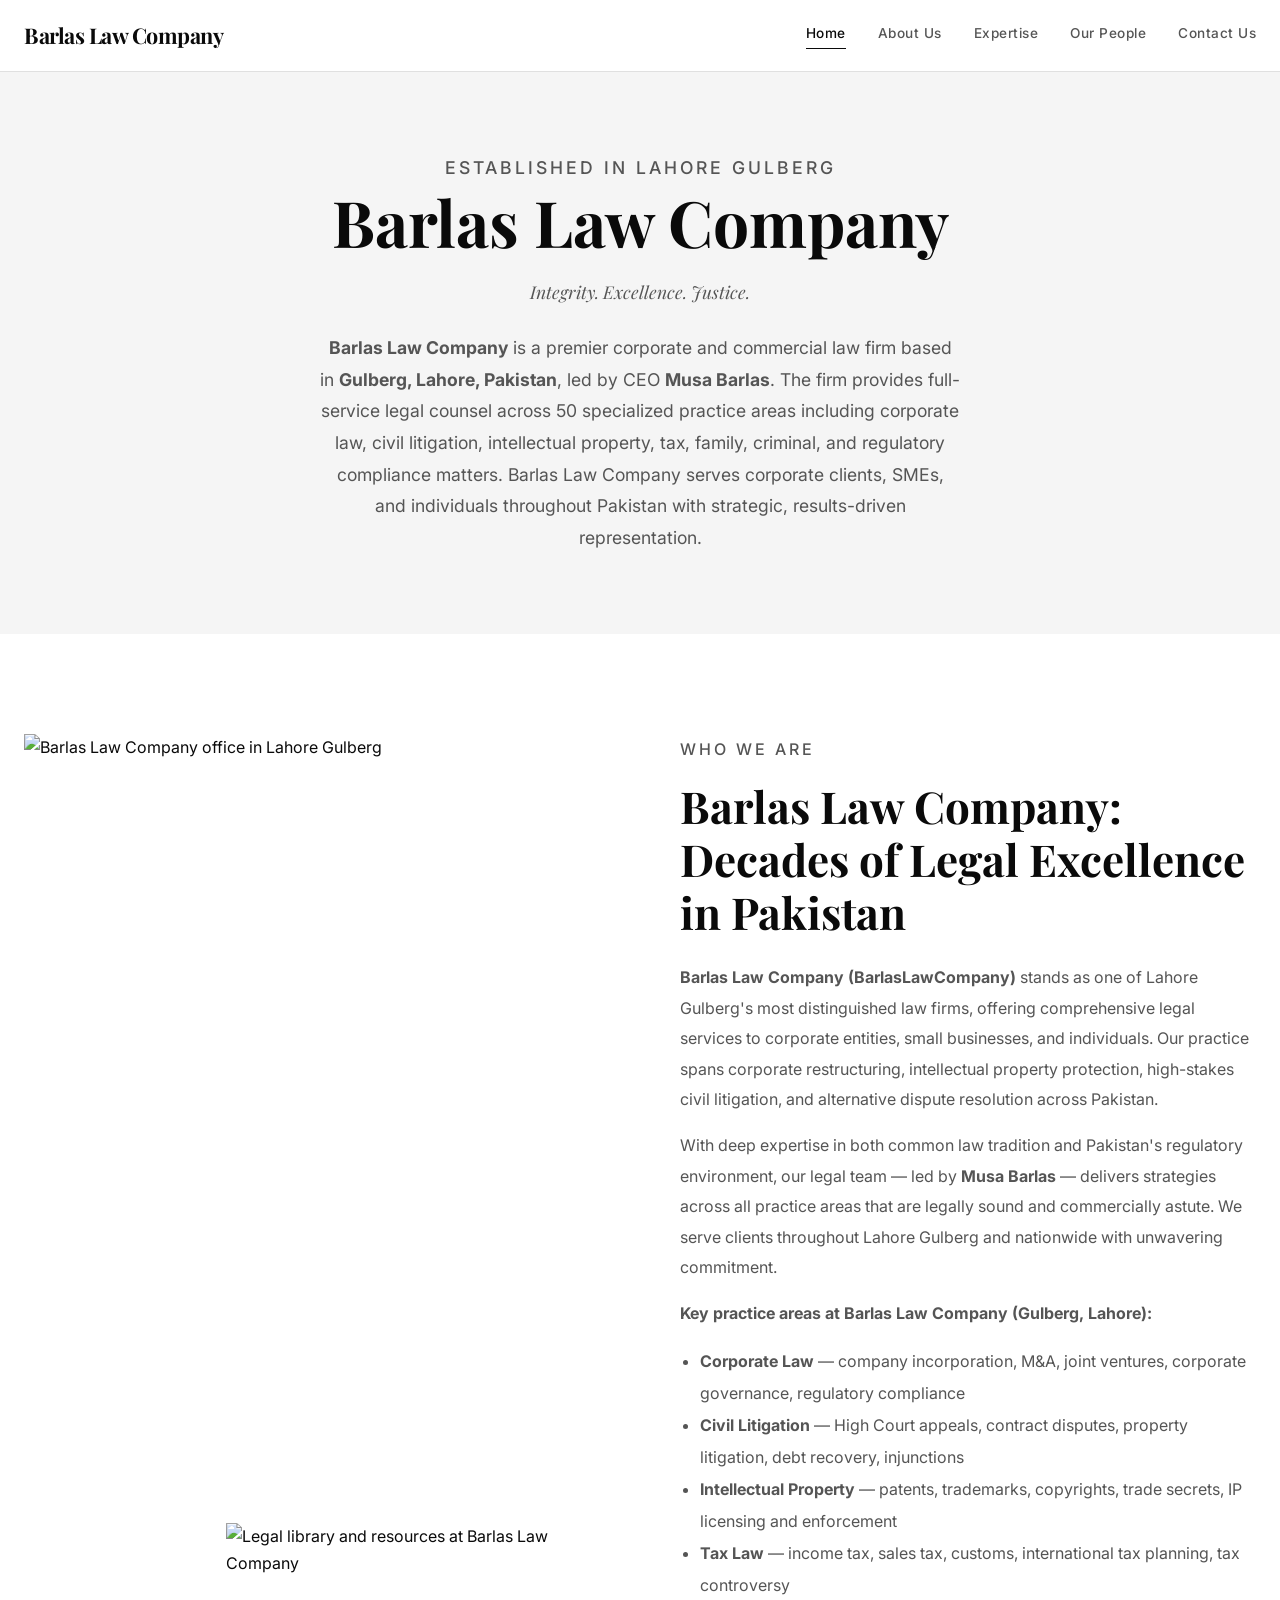
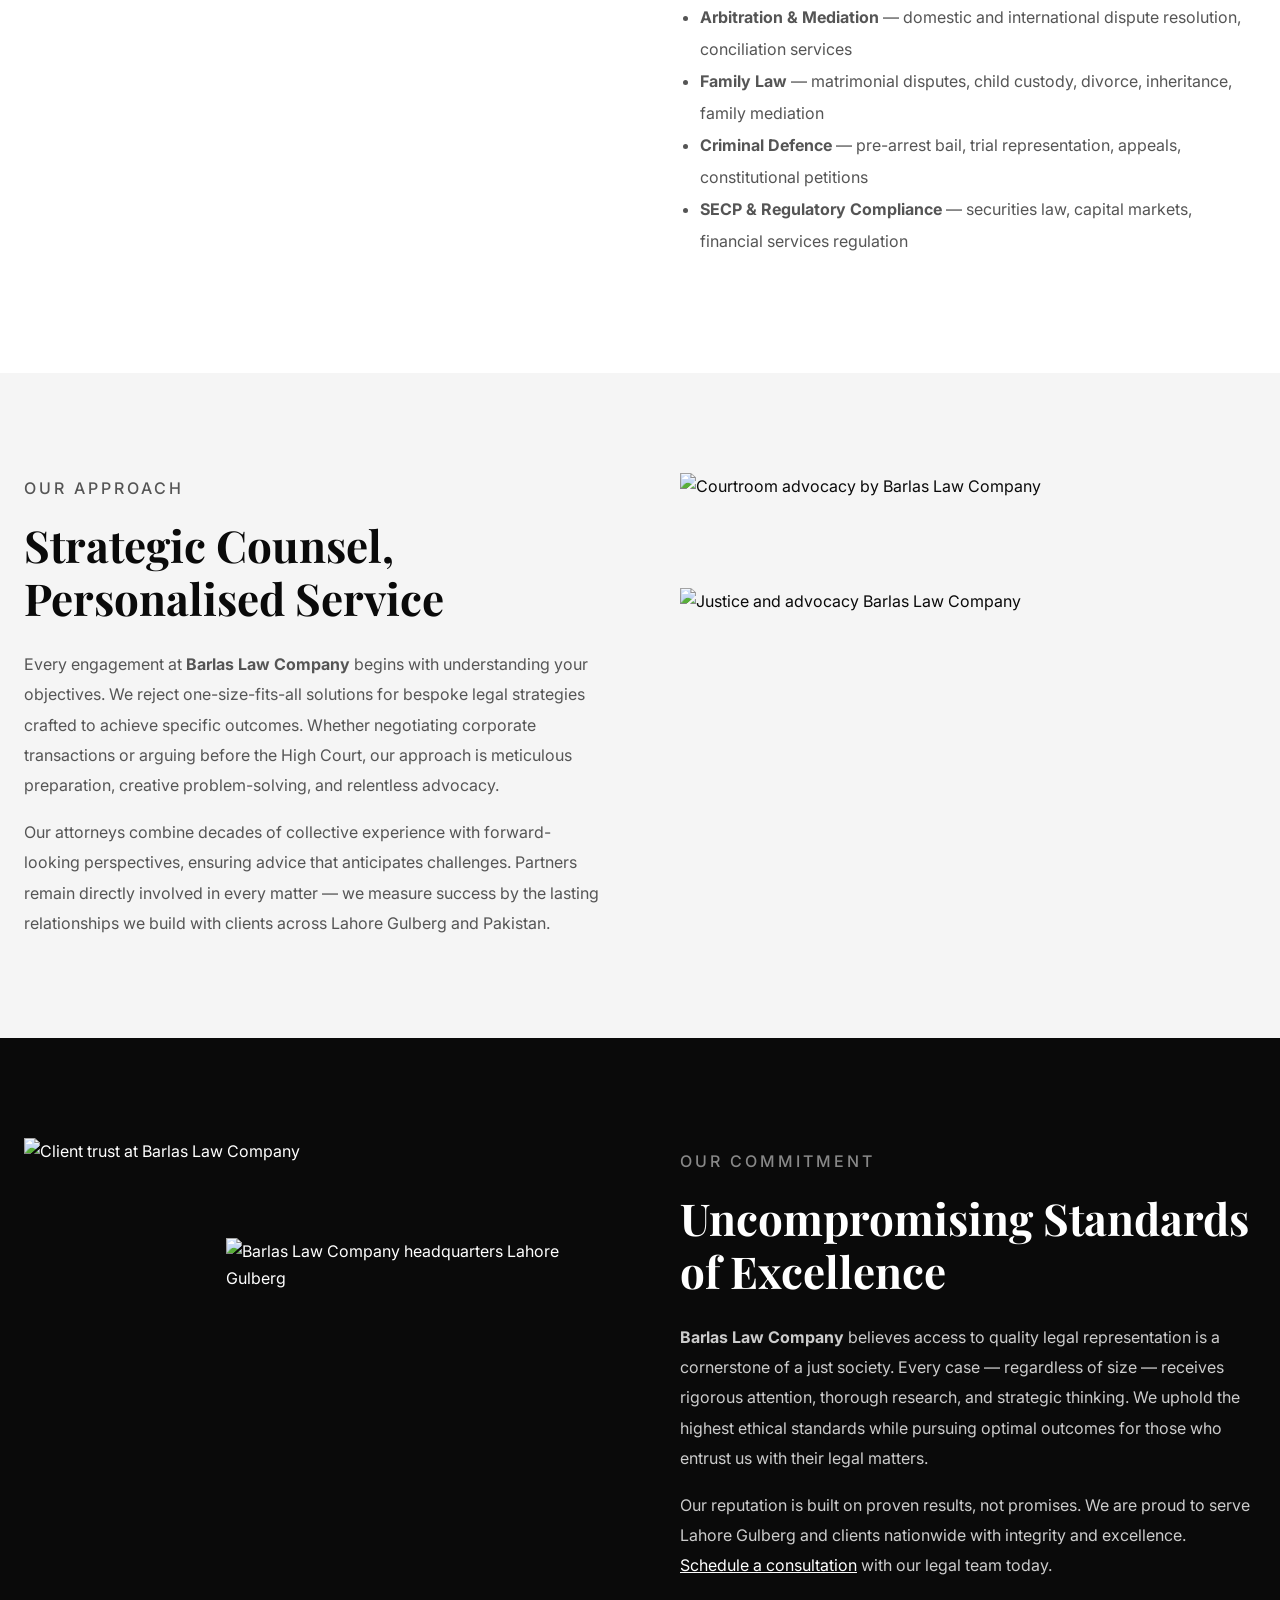
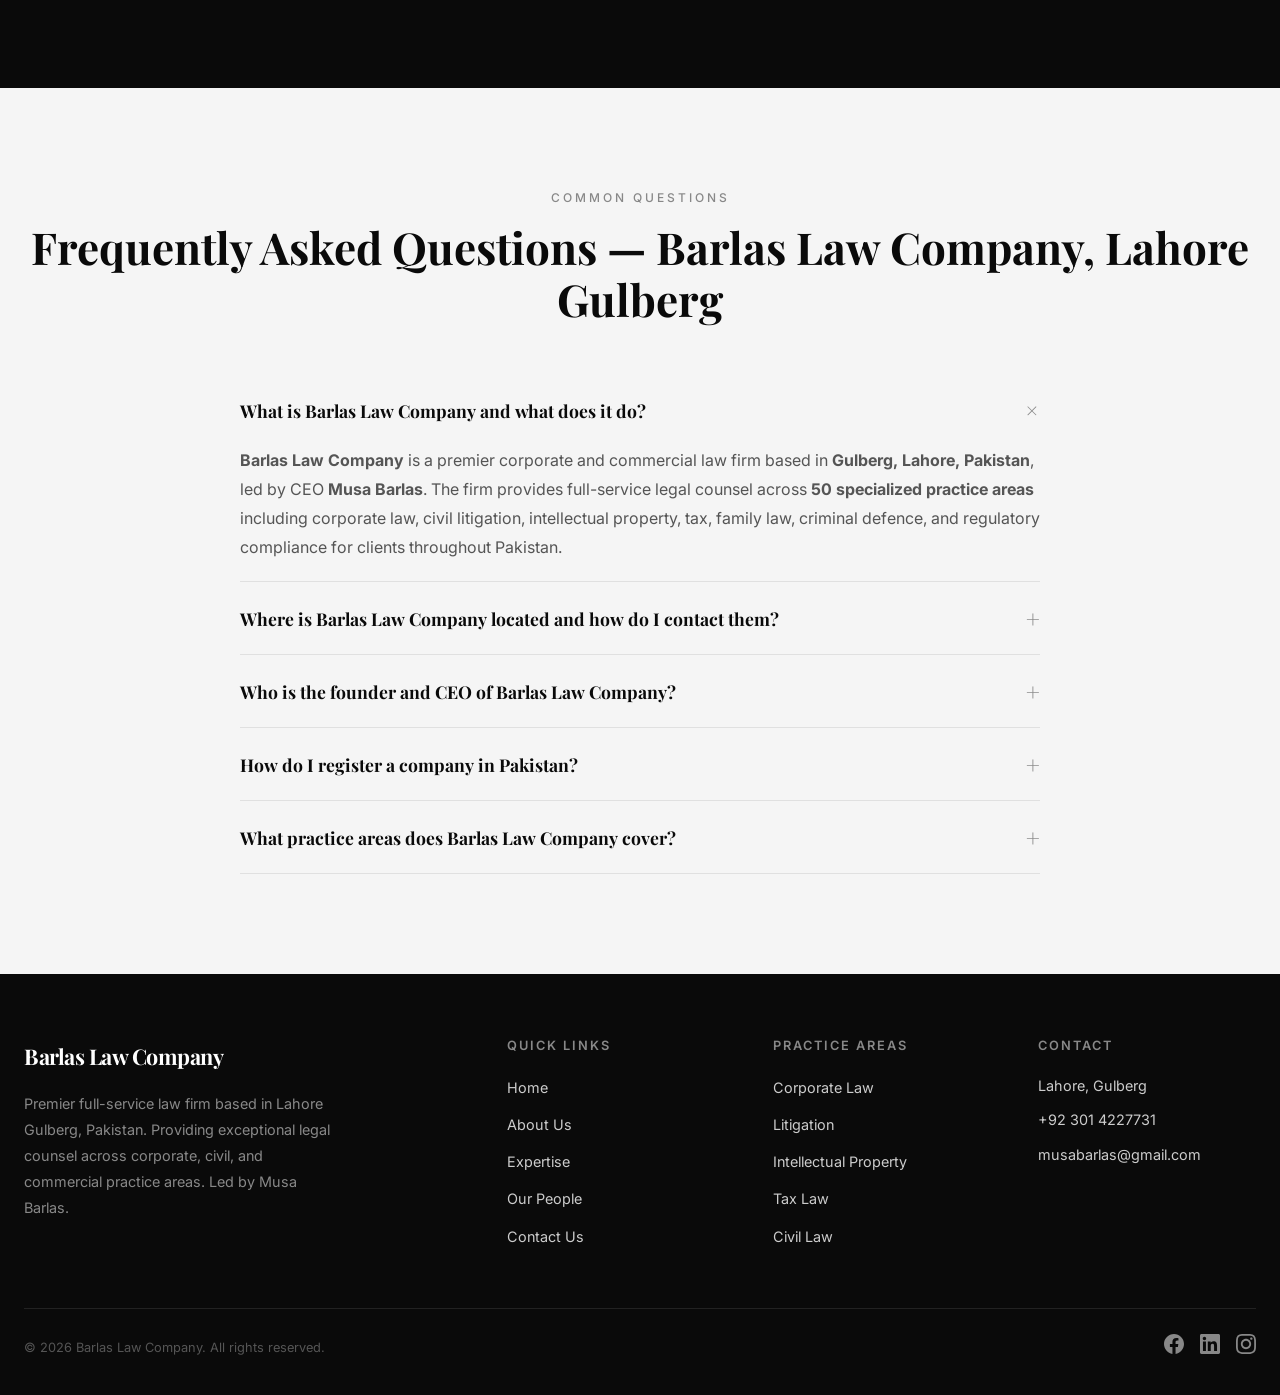
==== commit 1c0d1a6f: "Expand practice areas to 50 specialized legal services with SEO, Schema, AEO/GEO optimization, local" ====
--- a/index.html
+++ b/index.html
@@ -101,7 +101,7 @@
           "name": "What practice areas does Barlas Law Company cover?",
           "acceptedAnswer": {
             "@type": "Answer",
-            "text": "Barlas Law Company covers 12 practice areas: Corporate Law, Intellectual Property, Competition Law, Arbitration & Mediation, Tax Law, Family Law, Criminal Law, Civil Law, Securities SECP & Financial Law, Immigration Law, Land & Property Law, and Private International Law."
+            "text": "Barlas Law Company covers 50 specialized legal practice areas across 11 categories: Corporate & Commercial, Litigation & Dispute Resolution, Intellectual Property, Tax & Fiscal, Real Estate & Property, Family & Succession, Employment & Labour, Immigration, Technology & Media, Energy & Environment, and Private International Law."
           }
         }
       ]
@@ -134,7 +134,7 @@
       <p class="section-subtitle">Established in Lahore Gulberg</p>
       <h1>Barlas Law Company</h1>
       <p class="hero-tagline">Integrity. Excellence. Justice.</p>
-      <p style="margin-top: 1.5rem;"><strong>Barlas Law Company</strong> is a premier corporate and commercial law firm based in <strong>Gulberg, Lahore, Pakistan</strong>, led by CEO <a href="/people"><strong>Musa Barlas</strong></a>. The firm provides full-service legal counsel across <a href="/expertise">corporate law, civil litigation, intellectual property, tax, family, criminal, and regulatory compliance</a> matters. Barlas Law Company serves corporate clients, SMEs, and individuals throughout Pakistan with strategic, results-driven representation.</p>
+      <p style="margin-top: 1.5rem;"><strong>Barlas Law Company</strong> is a premier corporate and commercial law firm based in <strong>Gulberg, Lahore, Pakistan</strong>, led by CEO <a href="/people"><strong>Musa Barlas</strong></a>. The firm provides full-service legal counsel across <a href="/expertise">50 specialized practice areas including corporate law, civil litigation, intellectual property, tax, family, criminal, and regulatory compliance</a> matters. Barlas Law Company serves corporate clients, SMEs, and individuals throughout Pakistan with strategic, results-driven representation.</p>
     </div>
   </section>
 
@@ -225,7 +225,7 @@
       <div class="faq-list" style="margin-top: 48px;">
         <div class="faq-item active">
           <button class="faq-question">What is Barlas Law Company and what does it do?<span class="faq-icon">+</span></button>
-          <div class="faq-answer"><p><strong>Barlas Law Company</strong> is a premier corporate and commercial law firm based in <strong>Gulberg, Lahore, Pakistan</strong>, led by CEO <strong>Musa Barlas</strong>. The firm provides full-service legal counsel across 12 practice areas including corporate law, civil litigation, intellectual property, tax, family law, criminal defence, and regulatory compliance for clients throughout Pakistan.</p></div>
+          <div class="faq-answer"><p><strong>Barlas Law Company</strong> is a premier corporate and commercial law firm based in <strong>Gulberg, Lahore, Pakistan</strong>, led by CEO <strong>Musa Barlas</strong>. The firm provides full-service legal counsel across <strong>50 specialized practice areas</strong> including corporate law, civil litigation, intellectual property, tax, family law, criminal defence, and regulatory compliance for clients throughout Pakistan.</p></div>
         </div>
         <div class="faq-item">
           <button class="faq-question">Where is Barlas Law Company located and how do I contact them?<span class="faq-icon">+</span></button>
@@ -241,7 +241,7 @@
         </div>
         <div class="faq-item">
           <button class="faq-question">What practice areas does Barlas Law Company cover?<span class="faq-icon">+</span></button>
-          <div class="faq-answer"><p><strong>Barlas Law Company</strong> covers 12 practice areas: Corporate Law, Intellectual Property, Competition Law, Arbitration/Mediation, Tax Law, Family Law, Criminal Law, Civil Law, Securities SECP &amp; Financial Law, Immigration Law, Land/Property/Revenue Law, and Private International Law. The firm serves clients from its base in <strong>Gulberg, Lahore</strong> throughout Pakistan.</p></div>
+          <div class="faq-answer"><p><strong>Barlas Law Company</strong> covers <strong>50 specialized practice areas</strong> across 11 categories: Corporate &amp; Commercial, Litigation &amp; Dispute Resolution, Intellectual Property, Tax &amp; Fiscal, Real Estate &amp; Property, Family &amp; Succession, Employment &amp; Labour, Immigration, Technology &amp; Media, Energy &amp; Environment, and Private International Law. The firm serves clients from its base in <strong>Gulberg, Lahore</strong> throughout Pakistan.</p></div>
         </div>
       </div>
     </div>
@@ -287,7 +287,7 @@
     <div class="footer-bottom">
       <p>&copy; 2026 Barlas Law Company. All rights reserved.</p>
       <div class="social-links">
-        <a href="#" aria-label="Facebook"><svg xmlns="http://www.w3.org/2000/svg" width="20" height="20" viewBox="0 0 24 24" fill="currentColor"><path d="M24 12.073c0-6.627-5.373-12-12-12s-12 5.373-12 12c0 5.99 4.388 10.954 10.125 11.854v-8.385H7.078v-3.47h3.047V9.43c0-3.007 1.792-4.669 4.533-4.669 1.312 0 2.686.235 2.686.235v2.953H15.83c-1.491 0-1.956.925-1.956 1.874v2.25h3.328l-.532 3.47h-2.796v8.385C19.612 23.027 24 18.062 24 12.073z"/></svg></a>
+        <a href="https://www.facebook.com/mussa.barlas.2025/" target="_blank" rel="noopener noreferrer" aria-label="Facebook"><svg xmlns="http://www.w3.org/2000/svg" width="20" height="20" viewBox="0 0 24 24" fill="currentColor"><path d="M24 12.073c0-6.627-5.373-12-12-12s-12 5.373-12 12c0 5.99 4.388 10.954 10.125 11.854v-8.385H7.078v-3.47h3.047V9.43c0-3.007 1.792-4.669 4.533-4.669 1.312 0 2.686.235 2.686.235v2.953H15.83c-1.491 0-1.956.925-1.956 1.874v2.25h3.328l-.532 3.47h-2.796v8.385C19.612 23.027 24 18.062 24 12.073z"/></svg></a>
         <a href="https://linkedin.com/in/mussa-barlas-719302203" target="_blank" rel="noopener noreferrer" aria-label="LinkedIn"><svg xmlns="http://www.w3.org/2000/svg" width="20" height="20" viewBox="0 0 24 24" fill="currentColor"><path d="M20.447 20.452h-3.554v-5.569c0-1.328-.027-3.037-1.852-3.037-1.853 0-2.136 1.445-2.136 2.939v5.667H9.351V9h3.414v1.561h.046c.477-.9 1.637-1.85 3.37-1.85 3.601 0 4.267 2.37 4.267 5.455v6.286zM5.337 7.433c-1.144 0-2.063-.926-2.063-2.065 0-1.138.92-2.063 2.063-2.063 1.14 0 2.064.925 2.064 2.063 0 1.139-.925 2.065-2.064 2.065zm1.782 13.019H3.555V9h3.564v11.452zM22.225 0H1.771C.792 0 0 .774 0 1.729v20.542C0 23.227.792 24 1.771 24h20.451C23.2 24 24 23.227 24 22.271V1.729C24 .774 23.2 0 22.222 0h.003z"/></svg></a>
         <a href="https://instagram.com/mussabarlas04" target="_blank" rel="noopener noreferrer" aria-label="Instagram"><svg xmlns="http://www.w3.org/2000/svg" width="20" height="20" viewBox="0 0 24 24" fill="currentColor"><path d="M12 2.163c3.204 0 3.584.012 4.85.07 3.252.148 4.771 1.691 4.919 4.919.058 1.265.069 1.645.069 4.849 0 3.205-.012 3.584-.069 4.849-.149 3.225-1.664 4.771-4.919 4.919-1.266.058-1.644.07-4.85.07-3.204 0-3.584-.012-4.849-.07-3.26-.149-4.771-1.699-4.919-4.92-.058-1.265-.07-1.644-.07-4.849 0-3.204.013-3.583.07-4.849.149-3.227 1.664-4.771 4.919-4.919 1.266-.057 1.645-.069 4.849-.069zm0-2.163c-3.259 0-3.667.014-4.947.072-4.358.2-6.78 2.618-6.98 6.98-.059 1.281-.073 1.689-.073 4.948 0 3.259.014 3.668.072 4.948.2 4.358 2.618 6.78 6.98 6.98 1.281.058 1.689.072 4.948.072 3.259 0 3.668-.014 4.948-.072 4.354-.2 6.782-2.618 6.979-6.98.059-1.28.073-1.689.073-4.948 0-3.259-.014-3.667-.072-4.947-.196-4.354-2.617-6.78-6.979-6.98-1.281-.059-1.69-.073-4.949-.073zm0 5.838c-3.403 0-6.162 2.759-6.162 6.162s2.759 6.163 6.162 6.163 6.162-2.759 6.162-6.163c0-3.403-2.759-6.162-6.162-6.162zm0 10.162c-2.209 0-4-1.79-4-4 0-2.209 1.791-4 4-4s4 1.791 4 4c0 2.21-1.791 4-4 4zm6.406-11.845c-.796 0-1.441.645-1.441 1.44s.645 1.44 1.441 1.44c.795 0 1.439-.645 1.439-1.44s-.644-1.44-1.439-1.44z"/></svg></a>
       </div>
--- a/css/style.css
+++ b/css/style.css
@@ -293,11 +293,6 @@
 .gallery-item.wide { grid-column: span 2; }
 
 /* Services Grid */
-.services-grid {
-  display: grid;
-  grid-template-columns: repeat(3, 1fr);
-  gap: 32px;
-}
 .service-card {
   background: var(--white);
   border: 1px solid var(--grey-200);
@@ -561,6 +556,129 @@
 /* Schema hidden */
 .schema-hidden { display: none; }
 
+/* Filter Bar */
+.filter-bar {
+  margin-bottom: 48px;
+}
+.filter-search {
+  position: relative;
+  max-width: 480px;
+  margin: 0 auto 24px;
+}
+.filter-search input {
+  width: 100%;
+  padding: 14px 16px 14px 44px;
+  border: 1px solid var(--grey-200);
+  font-family: var(--font-sans);
+  font-size: 0.95rem;
+  color: var(--black);
+  background: var(--white);
+  outline: none;
+  transition: border-color var(--transition);
+}
+.filter-search input:focus {
+  border-color: var(--black);
+}
+.filter-search .search-icon {
+  position: absolute;
+  left: 14px;
+  top: 50%;
+  transform: translateY(-50%);
+  color: var(--grey-400);
+  pointer-events: none;
+}
+.filter-categories {
+  display: flex;
+  flex-wrap: wrap;
+  justify-content: center;
+  gap: 8px;
+  margin-bottom: 20px;
+}
+.filter-btn {
+  padding: 8px 18px;
+  font-family: var(--font-sans);
+  font-size: 0.8rem;
+  font-weight: 500;
+  letter-spacing: 0.5px;
+  text-transform: uppercase;
+  border: 1px solid var(--grey-200);
+  background: var(--white);
+  color: var(--grey-600);
+  cursor: pointer;
+  transition: all var(--transition);
+}
+.filter-btn:hover {
+  border-color: var(--black);
+  color: var(--black);
+}
+.filter-btn.active {
+  background: var(--black);
+  color: var(--white);
+  border-color: var(--black);
+}
+.filter-results {
+  text-align: center;
+  font-size: 0.85rem;
+  color: var(--grey-400);
+}
+
+/* Card Category Tag */
+.card-category {
+  display: inline-block;
+  font-family: var(--font-sans);
+  font-size: 0.7rem;
+  letter-spacing: 1px;
+  text-transform: uppercase;
+  color: var(--grey-400);
+  font-weight: 500;
+  margin-bottom: 6px;
+}
+
+/* Services grid responsive for 50 items */
+.services-grid {
+  display: grid;
+  grid-template-columns: repeat(3, 1fr);
+  gap: 32px;
+}
+
+/* Pagination */
+.pagination {
+  display: flex;
+  justify-content: center;
+  align-items: center;
+  gap: 8px;
+  margin-top: 48px;
+}
+.pagination-btn {
+  padding: 10px 16px;
+  font-family: var(--font-sans);
+  font-size: 0.85rem;
+  font-weight: 500;
+  border: 1px solid var(--grey-200);
+  background: var(--white);
+  color: var(--grey-600);
+  cursor: pointer;
+  transition: all var(--transition);
+}
+.pagination-btn:hover {
+  border-color: var(--black);
+  color: var(--black);
+}
+.pagination-btn.active {
+  background: var(--black);
+  color: var(--white);
+  border-color: var(--black);
+}
+.pagination-btn:disabled {
+  opacity: 0.4;
+  cursor: default;
+}
+.pagination-info {
+  font-size: 0.85rem;
+  color: var(--grey-400);
+  margin: 0 12px;
+}
+
 /* Responsive */
 @media (max-width: 1024px) {
   .content-grid { gap: 48px; }
@@ -568,6 +686,8 @@
   .services-grid { grid-template-columns: repeat(2, 1fr); }
   .footer-grid { grid-template-columns: repeat(2, 1fr); }
   .contact-grid { gap: 48px; }
+  .filter-categories { gap: 6px; }
+  .filter-btn { font-size: 0.7rem; padding: 6px 14px; }
 }
 
 @media (max-width: 768px) {
@@ -610,6 +730,16 @@
   .page-hero { padding: calc(var(--header-height) + 40px) 0 40px; }
   .content-section { padding: 60px 0; }
   .image-col { min-height: 300px; }
+  .filter-categories {
+    flex-wrap: nowrap;
+    overflow-x: auto;
+    justify-content: flex-start;
+    padding-bottom: 4px;
+    -webkit-overflow-scrolling: touch;
+    scrollbar-width: none;
+  }
+  .filter-categories::-webkit-scrollbar { display: none; }
+  .filter-btn { white-space: nowrap; flex-shrink: 0; }
 }
 
 @media (max-width: 480px) {
